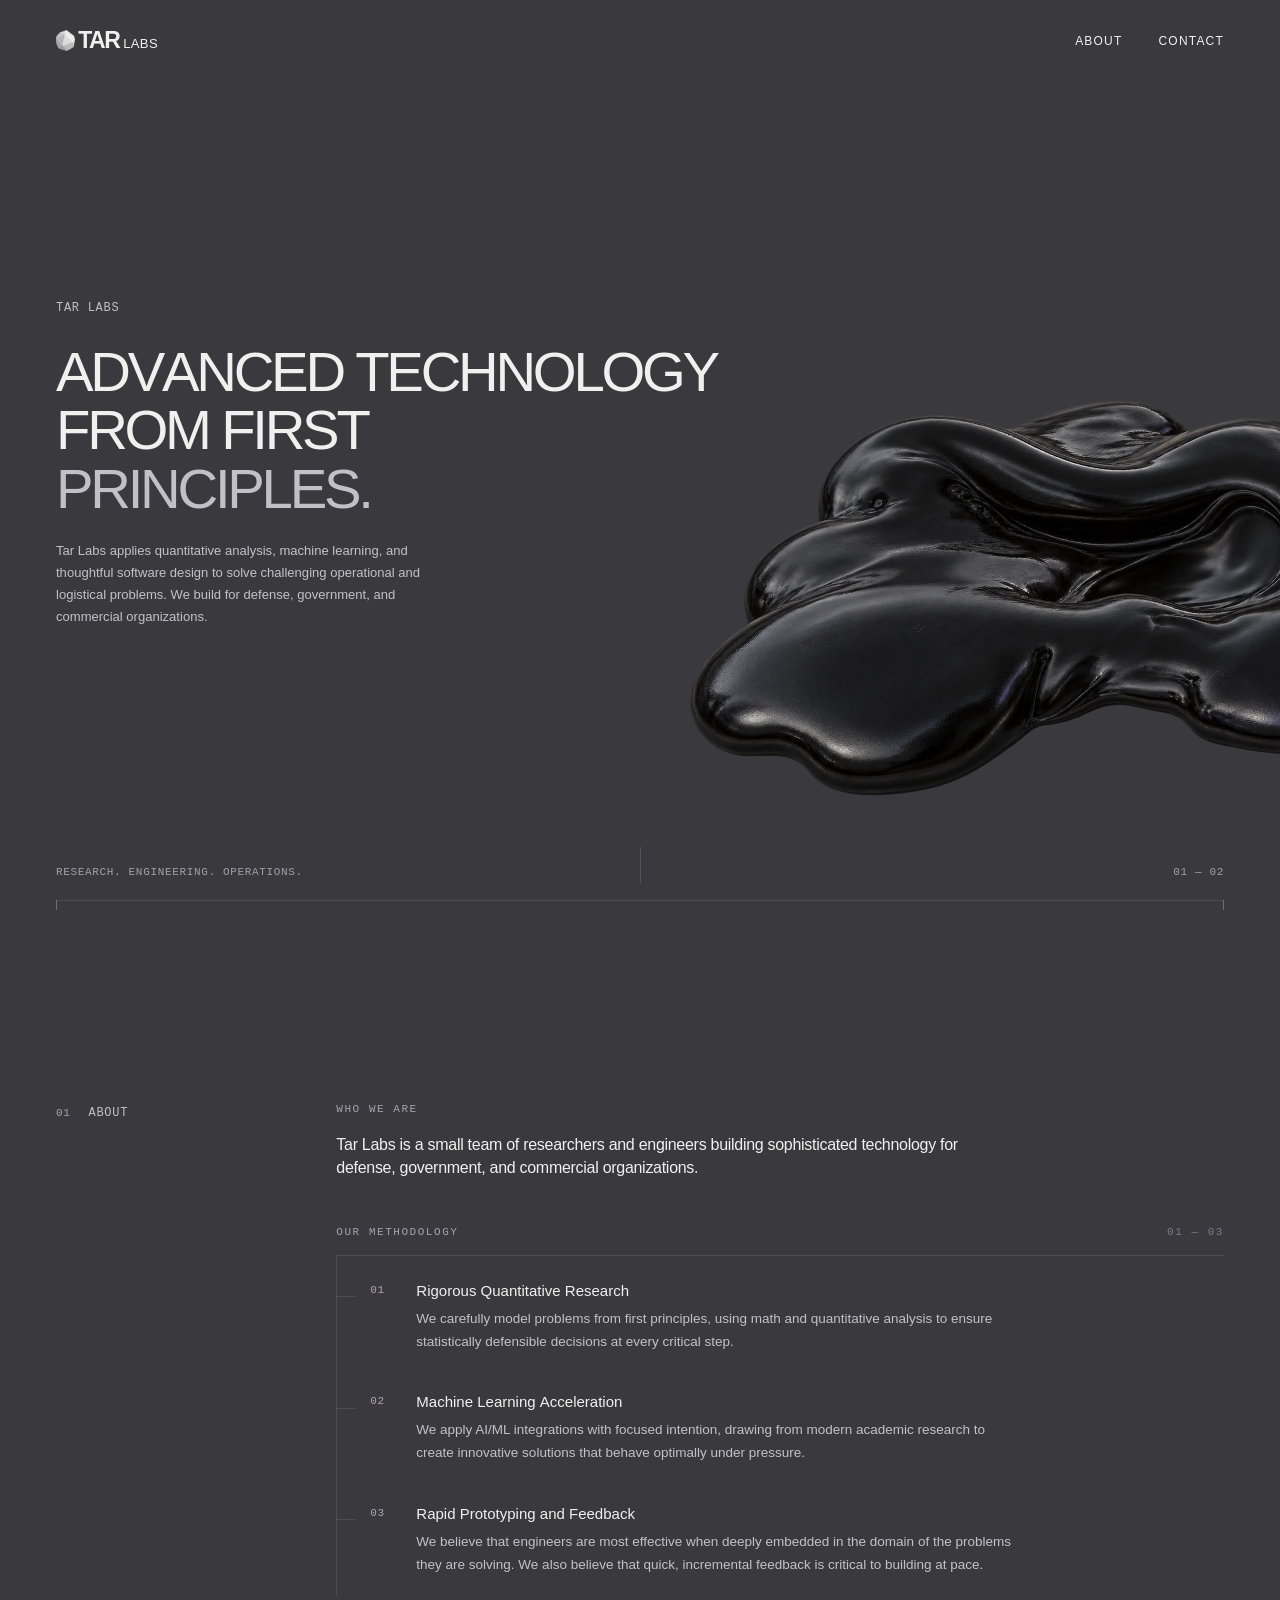
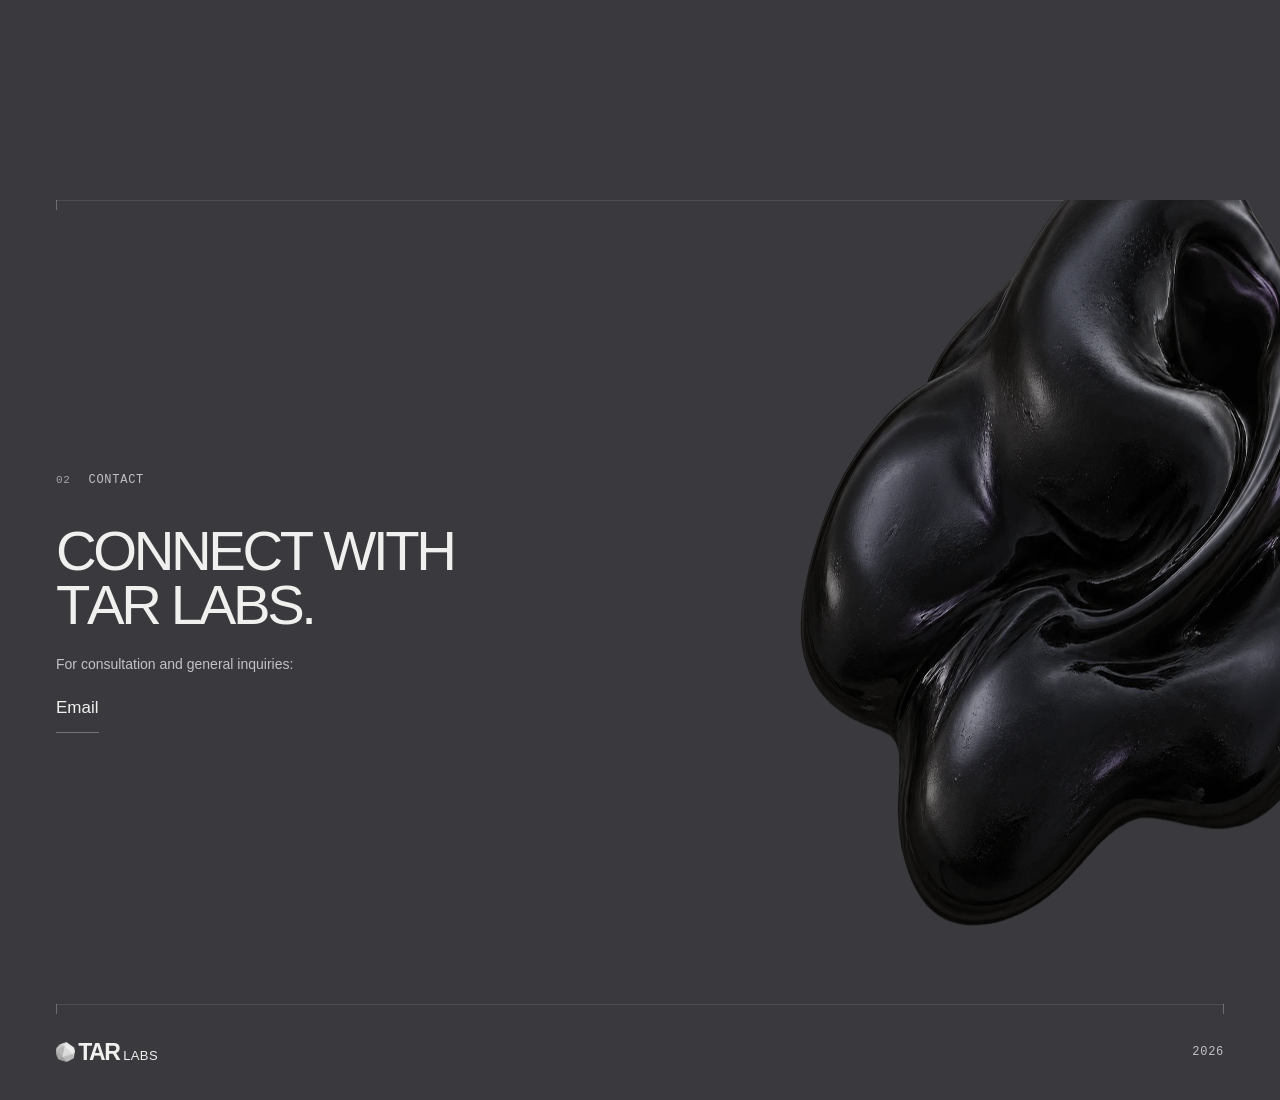
==== index.html @ 3e1fe04d "Use the tar ball render as the mark and favicon The faceted ball now sits left of the wordmark in bo" ====
<!doctype html>
<html lang="en">
<head>
  <meta charset="UTF-8"><meta name="viewport" content="width=device-width, initial-scale=1">
  <meta name="theme-color" content="#3a3a3e">
  <title>Tar Labs — Advanced Technology from First Principles</title>
  <meta name="description" content="Tar Labs is a US-based team of researchers and software engineers building advanced technology for defense, government, and commercial organizations.">
  <link rel="icon" type="image/png" sizes="32x32" href="favicon-32.png">
  <link rel="apple-touch-icon" href="apple-touch-icon.png">
  <link rel="stylesheet" href="style.css">
  <script>document.documentElement.classList.add('js')</script>
</head>
<body>
  <a class="skip-link" href="#main">Skip to content</a>
  <header class="nav wrap">
    <a class="wordmark" href="#top" aria-label="TAR Labs home"><img class="mark" src="assets/tar-mark.webp" alt="" width="113" height="120">TAR<span>LABS</span></a>
    <nav aria-label="Main navigation"><!-- Product navigation temporarily hidden: <a href="#product">PRODUCT</a> --><a href="#about">ABOUT</a><a href="#contact">CONTACT</a></nav>
  </header>
  <main id="main">
    <section class="hero" id="top" aria-labelledby="hero-title">
      <div class="hero-art" aria-hidden="true"><img src="assets/tar-hero-satin.webp" alt="" width="1536" height="1024" fetchpriority="high"></div>
      <div class="hero-content wrap">
        <p class="eyebrow">TAR LABS</p>
        <h1 id="hero-title">ADVANCED TECHNOLOGY<br>FROM FIRST<br><span class="muted-heading">PRINCIPLES.</span></h1>
        <p class="hero-copy" data-reveal>Tar Labs applies quantitative analysis, machine learning, and thoughtful software design to solve challenging operational and logistical problems. We build for defense, government, and commercial organizations.</p>
      </div>
      <div class="hero-foot wrap" aria-hidden="true"><span>RESEARCH. ENGINEERING. OPERATIONS.</span><span class="down-line"></span><span>01 — 02</span></div>
    </section>
    <!-- Product section temporarily hidden; retained for future use.
    <section class="product section" id="product" aria-labelledby="product-title">
      <div class="wrap product-heading"><div class="section-label"><span class="index">02</span><p class="eyebrow">PRODUCT / 001</p></div><div class="section-body"><h2 id="product-title">[PRODUCT NAME]</h2><div class="product-copy"><p class="lead">An intelligence analysis platform designed to connect fragmented information, explore relationships, and develop evidence-based assessments.</p><p class="secondary">[PRODUCT NAME] brings sources and analytical workflows into one workspace. It is designed to help analysts trace findings to evidence, examine competing hypotheses, and communicate what is known—and what remains uncertain.</p></div></div></div>
      <div class="product-gallery wrap">
        <figure class="image-frame primary-frame"><div class="frame-top"><span>PRODUCT INTERFACE</span><span>001</span></div><div class="frame-center"><span class="frame-cross" aria-hidden="true"></span><span>IMAGE PLACEHOLDER</span></div><figcaption>ANALYST WORKSPACE <span>16:9</span></figcaption></figure>
        <div class="detail-grid"><figure class="image-frame"><div class="frame-top"><span>PRODUCT DETAIL</span><span>002</span></div><div class="frame-center"><span class="frame-cross" aria-hidden="true"></span><span>IMAGE PLACEHOLDER</span></div><figcaption>SOURCE EXPLORATION <span>01</span></figcaption></figure><figure class="image-frame"><div class="frame-top"><span>PRODUCT DETAIL</span><span>003</span></div><div class="frame-center"><span class="frame-cross" aria-hidden="true"></span><span>IMAGE PLACEHOLDER</span></div><figcaption>ASSESSMENT VIEW <span>02</span></figcaption></figure></div>
        <img class="product-tar" src="assets/tar-product.webp" alt="" width="1536" height="1024" loading="lazy" aria-hidden="true">
      </div>
    </section>
    -->
    <section class="about section wrap" id="about" aria-labelledby="about-label">
      <div class="section-label" data-reveal><span class="index">01</span><p class="eyebrow" id="about-label">ABOUT</p></div>
      <div class="section-body">
        <div class="about-intro" data-reveal>
          <h2 class="micro-head">WHO WE ARE</h2>
          <p class="about-statement">Tar Labs is a small team of researchers and engineers building sophisticated technology for defense, government, and commercial organizations.</p>
        </div>
        <div class="method">
          <div class="method-head" data-reveal>
            <h2 class="micro-head">OUR METHODOLOGY</h2>
            <span class="micro-head dim">01 &mdash; 03</span>
          </div>
          <ol class="method-list">
            <li class="method-item" data-reveal>
              <span class="m-num">01</span>
              <div class="m-body">
                <h3>Rigorous Quantitative Research</h3>
                <p>We carefully model problems from first principles, using math and quantitative analysis to ensure statistically defensible decisions at every critical step.</p>
              </div>
            </li>
            <li class="method-item" data-reveal>
              <span class="m-num">02</span>
              <div class="m-body">
                <h3>Machine Learning Acceleration</h3>
                <p>We apply AI/ML integrations with focused intention, drawing from modern academic research to create innovative solutions that behave optimally under pressure.</p>
              </div>
            </li>
            <li class="method-item" data-reveal>
              <span class="m-num">03</span>
              <div class="m-body">
                <h3>Rapid Prototyping and Feedback</h3>
                <p>We believe that engineers are most effective when deeply embedded in the domain of the problems they are solving. We also believe that quick, incremental feedback is critical to building at pace.</p>
              </div>
            </li>
          </ol>
        </div>
      </div>
    </section>
    <section class="contact section" id="contact" aria-labelledby="contact-title"><div class="wrap"><div class="section-label" data-reveal><span class="index">02</span><p class="eyebrow">CONTACT</p></div><div class="contact-body" data-reveal><h2 id="contact-title">CONNECT WITH<br>TAR LABS.</h2><p>For consultation and general inquiries:</p><p class="contact-email"><a href="mailto:contact@tarlabs.co">Email</a></p></div></div><img class="contact-tar" src="assets/tar-footer-satin.webp" alt="" loading="lazy" width="1254" height="1254" aria-hidden="true"></section>
  </main>
  <footer class="wrap"><a class="wordmark" href="#top" aria-label="TAR Labs home"><img class="mark" src="assets/tar-mark.webp" alt="" width="113" height="120">TAR<span>LABS</span></a><span class="eyebrow">2026</span></footer>
  <script src="script.js" defer></script>
</body>
</html>
---- style.css ----
:root{color-scheme:dark;--bg:#3a3a3e;--surface:#343438;--elevated:#424247;--text:#f0f0ee;--secondary:#c1c1c7;--accent:#776783;--line:rgba(255,255,255,.1)}
*{box-sizing:border-box}html{scroll-behavior:smooth;scroll-padding-top:40px}body{margin:0;background:var(--bg);color:var(--text);font-family:Arial,Helvetica,sans-serif;-webkit-font-smoothing:antialiased}::selection{background:#77678380;color:#fff}a{color:inherit;text-decoration:none}a:focus-visible{outline:2px solid var(--accent);outline-offset:8px}img{display:block;max-width:100%}p,h1,h2,figure{margin:0}p{line-height:1.65}h1,h2{font-weight:400}.wrap{width:calc(100% - 112px);max-width:1600px;margin-inline:auto}.nav{position:absolute;top:0;left:0;right:0;height:108px;display:flex;align-items:center;justify-content:space-between;z-index:5}.wordmark{display:inline-flex;align-items:baseline;font-size:27px;letter-spacing:-1.8px;font-weight:800;gap:7px}.wordmark span{font-weight:400;font-size:15px;letter-spacing:.4px}nav{display:flex;gap:36px}nav a{font-size:12px;letter-spacing:.1em;padding:15px 0;transition:color .25s}nav a:hover{color:#b5a7c0}.eyebrow,.index,.hero-foot,.frame-top,.frame-center,figcaption{font-family:'SFMono-Regular',Consolas,'Liberation Mono',monospace;font-size:12px;font-weight:400;letter-spacing:.06em}.eyebrow{color:#c0c0c5}.slash{padding:0 11px;color:#646469}.hero{min-height:900px;height:100svh;max-height:1200px;position:relative;overflow:hidden;display:flex;align-items:center}.hero-content{position:relative;z-index:2;padding:145px 0 130px}.hero h1{font-size:clamp(54px,6.35vw,112px);letter-spacing:-.058em;line-height:.99;margin-top:40px;max-width:1050px}.muted-heading{color:#c0c0c6}.hero-copy{max-width:470px;font-size:16px;line-height:1.7;color:var(--secondary);margin-top:34px}.hero-art{position:absolute;width:61%;right:-13%;top:15%;height:85%;pointer-events:none;z-index:1}.hero-art img{height:100%;width:100%;object-fit:contain;transform:rotate(-12deg);filter:brightness(.83)}.hero:after{content:'';position:absolute;inset:0;background:linear-gradient(90deg,#3a3a3e 2%,transparent 65%);pointer-events:none}.hero-foot{position:absolute;bottom:30px;left:0;right:0;z-index:2;display:flex;align-items:center;justify-content:space-between;color:#a0a0a7;font-size:11px}.down-line{height:36px;width:1px;background:#55515b;position:absolute;left:50%;bottom:-5px}.section{border-top:1px solid var(--line);padding-top:115px;padding-bottom:125px}.section.wrap,.product-heading{display:grid;grid-template-columns:24% 76%}.section-label{display:flex;gap:18px;align-items:baseline}.index{font-size:11px;color:#a5a2ad}.section-body h2{font-size:clamp(36px,4.5vw,72px);line-height:1.06;letter-spacing:-.052em}.soft{color:var(--secondary)}.philosophy-copy{margin-top:56px;display:grid;grid-template-columns:1fr 1fr;gap:70px}.lead{font-size:20px;line-height:1.5;letter-spacing:-.015em}.secondary{font-size:16px;color:var(--secondary);line-height:1.75}.secondary p+p{margin-top:22px}.product{background:var(--surface);overflow:hidden}.product-heading h2{font-size:clamp(36px,4.7vw,76px)}.product-copy{display:grid;grid-template-columns:1fr 1fr;gap:70px;margin-top:32px}.product-gallery{margin-top:72px;position:relative}.image-frame{background:linear-gradient(145deg,#2b2b2f,#252528 70%);border:1px solid var(--line);aspect-ratio:16/10;position:relative;padding:24px;display:flex;flex-direction:column;justify-content:space-between}.primary-frame{aspect-ratio:16/8;min-height:300px}.frame-top,figcaption{display:flex;justify-content:space-between;color:#aaaab1;font-size:11px;letter-spacing:.08em}.frame-center{display:flex;flex-direction:column;align-items:center;gap:18px;color:#a5a1ac;font-size:11px;letter-spacing:.12em}.frame-cross{width:21px;height:21px;position:relative}.frame-cross:before,.frame-cross:after{content:'';position:absolute;background:#625c69}.frame-cross:before{width:21px;height:1px;top:10px}.frame-cross:after{height:21px;width:1px;left:10px}.detail-grid{display:grid;grid-template-columns:1fr 1fr;gap:20px;margin-top:20px}.product-tar{position:absolute;right:-130px;bottom:-160px;width:320px;pointer-events:none;filter:brightness(.65);transform:rotate(-25deg)}.about{padding-top:130px;padding-bottom:130px}.about h2{font-size:clamp(32px,3.3vw,54px)}.about-copy{max-width:530px;margin-top:43px}.about-copy .secondary{margin-top:24px}.contact{position:relative;overflow:hidden;padding-bottom:130px}.contact>.wrap{position:relative;z-index:1}.contact-body{margin-top:64px}.contact h2{font-size:clamp(70px,9vw,144px);letter-spacing:-.06em;line-height:.95}.contact-body>p{font-size:16px;color:var(--secondary);margin-top:35px}.contact-body .contact-email{font-size:22px;color:var(--text);margin-top:18px;display:inline-block;padding-bottom:10px;border-bottom:1px solid #77707d}.contact-tar{position:absolute;right:-9%;bottom:-10%;width:48%;max-width:730px;pointer-events:none;filter:brightness(.6);transform:rotate(15deg)}footer{border-top:1px solid var(--line);height:120px;display:flex;align-items:center;justify-content:space-between}footer .eyebrow{color:var(--secondary)}.skip-link{position:fixed;left:20px;top:-80px;z-index:10;padding:12px 20px;background:var(--text);color:var(--bg)}.skip-link:focus{top:20px}.hero-content{animation:enter 1s ease-out both}@keyframes enter{from{opacity:0;transform:translateY(12px)}to{opacity:1;transform:none}}
@media(min-width:1600px){.hero-art{right:-5%;width:55%}}
@media(max-width:1000px){.wrap{width:calc(100% - 64px)}.hero{min-height:830px}.hero h1{font-size:7.5vw}.hero-art{width:70%;right:-24%;top:23%;height:72%;opacity:.8}.hero-copy{max-width:420px}.section.wrap,.product-heading{grid-template-columns:1fr}.section-label{margin-bottom:44px}.philosophy-copy,.product-copy{gap:40px}.section{padding-top:80px;padding-bottom:85px}.product-tar{width:240px;right:-90px;bottom:-135px}.about h2{font-size:4.9vw}.contact-body{margin-top:0}}
@media(max-width:600px){.wrap{width:calc(100% - 40px)}.nav{height:84px}.wordmark{font-size:25px;gap:5px}.wordmark span{font-size:12px}nav{gap:18px}nav a{font-size:10px;letter-spacing:.04em}.hero{min-height:880px;height:100svh;max-height:1050px;align-items:flex-start}.hero-content{padding-top:153px;padding-bottom:0}.hero h1{font-size:clamp(28px,8.5vw,52px);margin-top:30px;line-height:1.04;letter-spacing:-.055em}.hero-copy{font-size:15px;max-width:330px;margin-top:28px}.hero-art{top:auto;bottom:-75px;right:-23%;height:430px;width:100%;opacity:.75}.hero:after{background:linear-gradient(180deg,#3a3a3e 10%,transparent 85%)}.hero-foot{bottom:22px;font-size:9px}.hero-foot .down-line{display:none}.section{padding-block:68px}.section-label{margin-bottom:32px}.section-body h2{font-size:10vw}.philosophy-copy,.product-copy{grid-template-columns:1fr;gap:24px;margin-top:34px}.lead{font-size:19px}.secondary{font-size:16px}.product-heading h2{font-size:9vw}.product-gallery{margin-top:40px}.image-frame{padding:16px;min-height:235px}.primary-frame{min-height:260px}.detail-grid{grid-template-columns:1fr;gap:14px;margin-top:14px}.frame-top,figcaption{font-size:10px}.frame-center{font-size:10px}.product-tar{width:165px;right:-70px;bottom:-98px}.about h2{font-size:8.2vw}.about-copy{margin-top:30px}.contact{min-height:540px}.contact h2{font-size:18vw}.contact-body>p{font-size:15px;max-width:255px}.contact-tar{width:62%;right:-22%;bottom:-12%;opacity:.65}.contact-body .contact-email{font-size:19px}footer{height:95px}footer .eyebrow{font-size:10px}}
@media(prefers-reduced-motion:reduce){html{scroll-behavior:auto}*,*:before,*:after{animation:none!important;transition:none!important}.hero-art img{will-change:auto}}

/* The splotches spread across the lower edge instead of rising like sculptures. */
.hero-art{width:67%;right:-18%;top:30%;height:70%}.hero-art img{filter:brightness(.92)}.contact-tar{width:46%;right:-9%;bottom:-16%;filter:brightness(.85)}
@media(min-width:1600px){.hero-art{width:62%;right:-15%}}
@media(max-width:1000px){.hero-art{width:76%;right:-25%;top:37%;height:63%}}
@media(max-width:600px){.hero-art{width:115%;right:-27%;top:auto;bottom:-28px;height:360px;opacity:1}.contact-tar{width:65%;right:-23%;bottom:-15%;opacity:.85}}

/* About: two stacked blocks, each a heading over a short paragraph. */
.about .micro-head{margin:0;font-family:'SFMono-Regular',Consolas,'Liberation Mono',monospace;font-size:11px;font-weight:400;letter-spacing:.14em;color:#a5a2ad}
.about .micro-head.dim{color:#7d7a85}
.about-statement{margin-top:18px;font-size:clamp(16px,1.25vw,20px);line-height:1.45;letter-spacing:-.018em;max-width:660px}
.method{margin-top:clamp(36px,5.2vh,56px)}
.method-head{display:flex;justify-content:space-between;align-items:baseline;padding-bottom:16px;border-bottom:1px solid var(--line)}
.method-list{list-style:none;margin:0;padding:6px 0 0 34px;position:relative}
.method-list:before{content:'';position:absolute;left:0;top:0;bottom:0;width:1px;background:var(--line)}
.method-item{position:relative;display:grid;grid-template-columns:22px minmax(0,1fr);gap:0 24px;padding:clamp(14px,2.2vh,22px) 0}
.method-item:before{content:'';position:absolute;left:-34px;top:34px;width:20px;height:1px;background:var(--line)}
.m-num{font-family:'SFMono-Regular',Consolas,'Liberation Mono',monospace;font-size:11px;letter-spacing:.06em;color:#b0a3bb;line-height:1;padding-top:3px;transition:color .25s}
.method-item:hover .m-num{color:#d8ccE2}
.m-body h3{margin:0;font-size:15px;font-weight:400;color:var(--text)}
.m-body p{margin-top:9px;font-size:13.5px;line-height:1.7;color:var(--secondary);max-width:600px}

/* Scale pass: smaller type throughout, and a hero that fits any viewport.
   The hero sizes against viewport height as well as width, so the headline
   and blurb stay whole on short windows instead of being cropped. */
.nav{height:clamp(72px,9vh,104px)}
.wordmark{font-size:23px;letter-spacing:-1.5px}
.wordmark span{font-size:13px}
.hero{min-height:400px;max-height:none}
.hero-content{padding:clamp(78px,12.5vh,130px) 0 clamp(56px,9.5vh,100px)}
.hero h1{font-size:clamp(26px,min(4.4vw,7.4vh),68px);line-height:1.04;margin-top:clamp(14px,2.6vh,28px)}
.hero-copy{font-size:clamp(13px,1.45vh,15px);line-height:1.68;margin-top:clamp(14px,2.4vh,26px);max-width:400px}
.hero-foot{bottom:clamp(14px,2.4vh,28px)}
.section{padding-top:92px;padding-bottom:100px}
.about{padding-top:96px;padding-bottom:104px}
.contact{padding-bottom:104px}
.contact h2{font-size:clamp(34px,4.4vw,68px)}
.contact-body{margin-top:34px}
.contact-body>p{font-size:14px;margin-top:22px}
.contact-body .contact-email{font-size:17px}
footer{height:96px}
@media(max-width:1000px){.method{margin-top:56px}.method-list{padding-left:28px}.method-item{gap:0 22px;padding:24px 0}.method-item:before{left:-28px;top:32px;width:16px}.section{padding-top:70px;padding-bottom:76px}.about{padding-top:74px;padding-bottom:80px}.contact{padding-bottom:80px}}
@media(max-width:600px){.hero h1{font-size:clamp(21px,6.7vw,34px)}.hero-copy{max-width:340px}.section{padding-top:56px;padding-bottom:60px}.about{padding-top:58px;padding-bottom:62px}.contact{padding-bottom:70px}.about-statement{font-size:16px;margin-top:14px}.method{margin-top:42px}.method-list{padding-left:22px}.method-item{grid-template-columns:19px minmax(0,1fr);gap:0 15px;padding:20px 0}.method-item:before{left:-22px;top:31px;width:12px}.m-body h3{font-size:14px}.m-body p{font-size:13px;margin-top:8px}.contact h2{font-size:11vw}.contact-body{margin-top:0}footer{height:80px}}

/* Page-break rules: a faint hairline terminated by crisp end ticks, so each
   divider reads as a measured span rather than an open line. All rules are
   inset to the content column, including Contact, which used to bleed full width. */
:root{--tick:rgba(255,255,255,.26)}
.section,footer{border-top:0;position:relative}
.section:before,footer:before{content:'';position:absolute;top:0;left:0;right:0;height:10px;pointer-events:none;background:linear-gradient(var(--tick),var(--tick)) 0 0/1px 10px no-repeat,linear-gradient(var(--tick),var(--tick)) 100% 0/1px 10px no-repeat,linear-gradient(var(--line),var(--line)) 0 0/100% 1px no-repeat}
.contact:before{left:max(56px,calc((100% - 1600px)/2));right:max(56px,calc((100% - 1600px)/2))}
@media(max-width:1000px){.contact:before{left:32px;right:32px}}
@media(max-width:600px){.contact:before{left:20px;right:20px}.section:before,footer:before{height:8px;background-size:1px 8px,1px 8px,100% 1px}}

/* Motion: content fades up as it enters, the page-break rules wipe in from the
   left, and the methodology spine draws downward. Everything is gated on the
   `js` class so the page renders fully if the script never runs, and the whole
   system is bypassed for visitors who ask for reduced motion. */
:root{--ease:cubic-bezier(.22,.61,.36,1)}
html.js [data-reveal]{opacity:0;transform:translateY(14px);transition:opacity .7s var(--ease) var(--d,0ms),transform .7s var(--ease) var(--d,0ms)}
html.js [data-reveal].in{opacity:1;transform:none}
html.js .section:before,html.js footer:before{clip-path:inset(0 100% 0 0);transition:clip-path .9s var(--ease)}
html.js .section.in:before,html.js footer.in:before{clip-path:inset(0 0 0 0)}
html.js .method-list:before{transform:scaleY(0);transform-origin:50% 0;transition:transform .85s var(--ease) .12s}
html.js .method-list.in:before{transform:none}
.about-intro{--d:70ms}
.method-item:nth-child(2){--d:90ms}
.method-item:nth-child(3){--d:180ms}
@media(prefers-reduced-motion:no-preference){html{scroll-snap-type:y proximity}.hero,.about,.contact{scroll-snap-align:start}}

/* One screen per section. About and Contact each fill the viewport and centre
   their content, so the page reads as three deliberate panels rather than a
   continuous scroll. Contact reserves the footer's height so the two together
   make a single screen. Snapping firms up to mandatory only when the viewport
   is tall enough to hold a whole panel. */
:root{--footer-h:96px}
.about{min-height:100svh;align-content:center;padding-top:clamp(64px,9vh,104px);padding-bottom:clamp(64px,9vh,104px)}
.contact{min-height:calc(100svh - var(--footer-h));display:flex;align-items:center;padding-top:clamp(64px,9vh,104px);padding-bottom:clamp(64px,9vh,104px)}
.contact>.wrap{width:calc(100% - 112px)}
@media(max-width:1000px){.contact>.wrap{width:calc(100% - 64px)}}
@media(max-width:600px){:root{--footer-h:80px}.contact>.wrap{width:calc(100% - 40px)}.about,.contact{padding-top:56px;padding-bottom:56px}}
footer{scroll-snap-align:end}
@media(prefers-reduced-motion:no-preference) and (min-height:760px){html{scroll-snap-type:y proximity}}

/* Short windows (laptops in split screen, phones in landscape): tighten the
   About panel so its content still fits one screen instead of spilling. */
@media(max-height:720px){
  .about{padding-top:44px;padding-bottom:44px}
  .about-statement{font-size:17px;margin-top:14px}
  .method{margin-top:26px}
  .method-item{padding:12px 0}
  .m-body p{margin-top:7px}
  .contact-body{margin-top:22px}
}

/* Techy entrance: monospace labels type in behind a block caret, display type
   resolves character by character. The hero block no longer fades as a whole,
   so the per-character work is what the eye actually sees. */
html.js .hero-content{animation:none}
html.js .ch{display:inline-block;opacity:0;transform:translateY(.16em);filter:blur(3px);transition:opacity .26s linear var(--d,0ms),transform .3s var(--ease) var(--d,0ms),filter .26s linear var(--d,0ms)}
html.js .ch.on{opacity:1;transform:none;filter:blur(0)}
html.js .typing::after{content:'';display:inline-block;width:.46em;height:.92em;margin-left:.1em;background:currentColor;vertical-align:-.12em;animation:caret .5s steps(1,end) infinite}
@keyframes caret{0%,49%{opacity:1}50%,100%{opacity:0}}
@media(prefers-reduced-motion:reduce){html.js .ch{opacity:1;transform:none;filter:none}html.js .typing::after{display:none}}

/* Wordmark lockup: the faceted ball sits left of TAR, sized and spaced from the
   reference artwork. The ball is 1.221x the cap height of TAR with a gap of
   0.199 cap heights, centred on the letterforms. Arial's cap height is .716em,
   so those become .874em and .143em, and the lockup scales with the font size
   at every breakpoint. */
.wordmark{gap:0}
.wordmark .mark{flex:none;align-self:center;height:.874em;width:auto;margin-right:.143em;filter:brightness(.94)}
.wordmark span{margin-left:.3em}
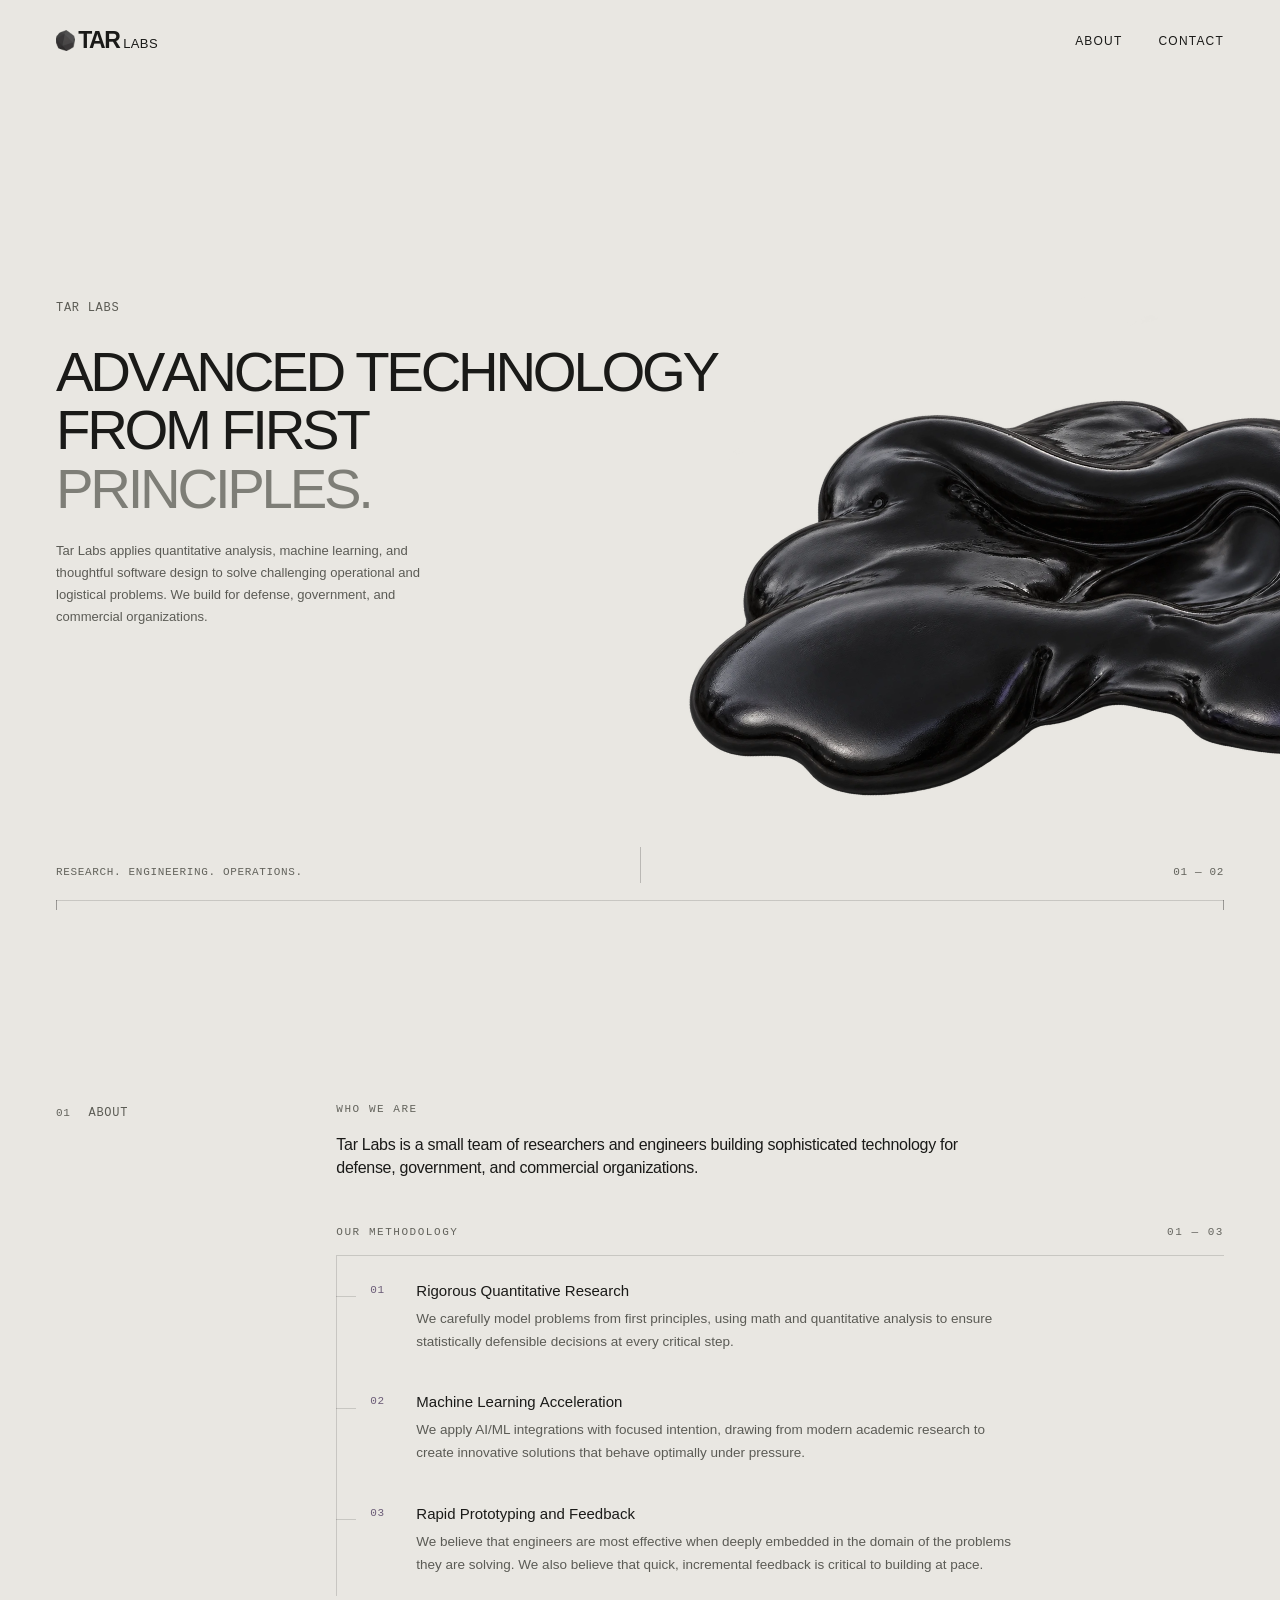
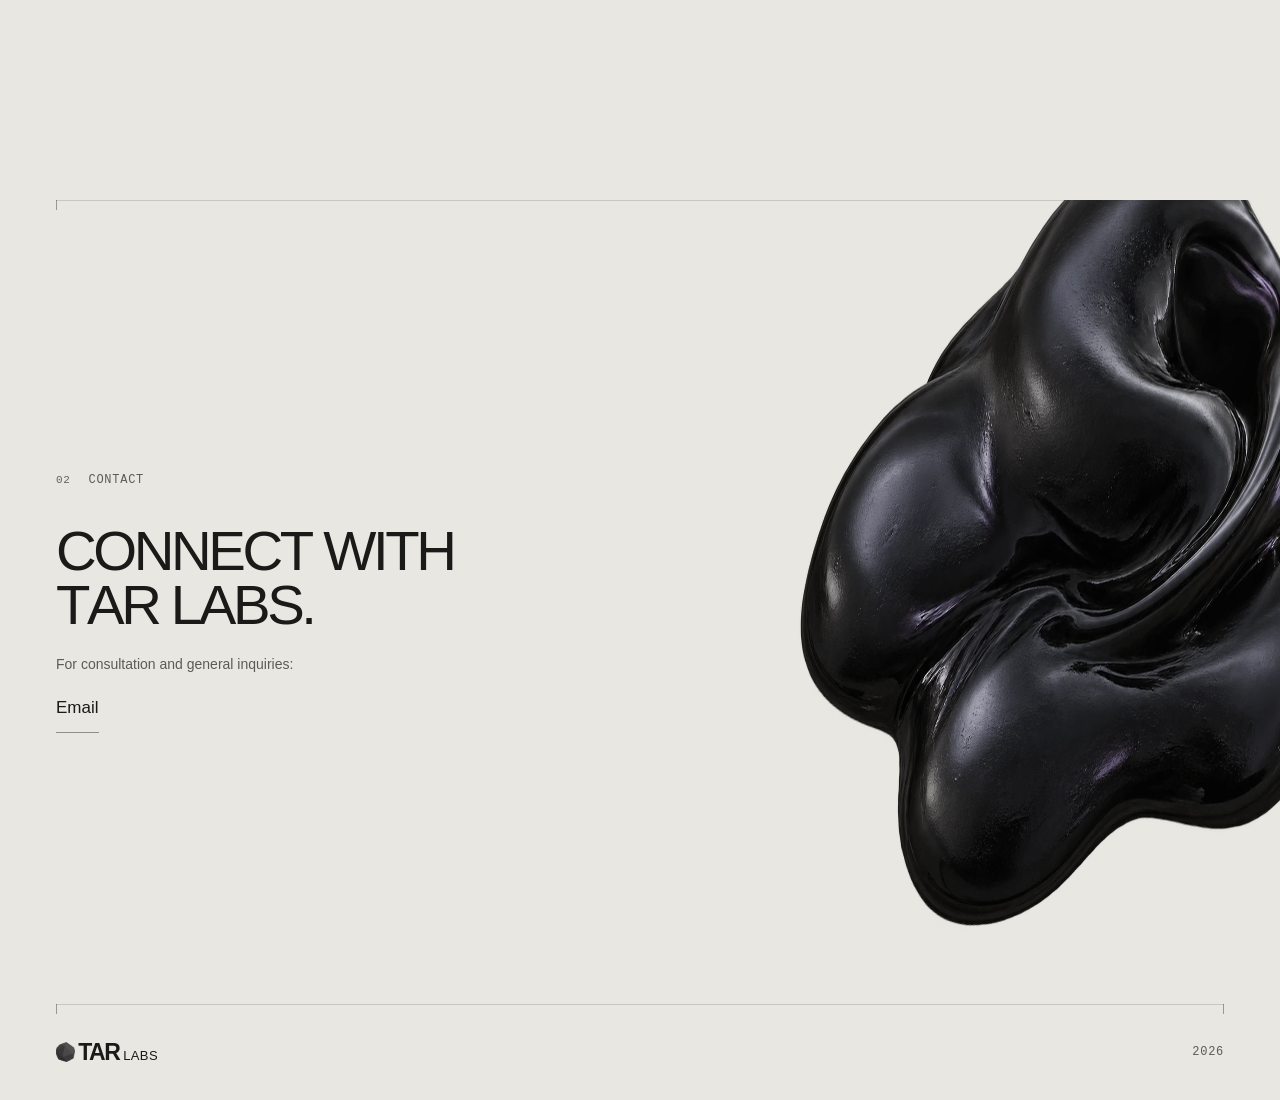
==== commit dd0dd8a1: "Switch to a light palette and the dark tar ball The black ball only reads on a light ground, so the " ====
--- a/index.html
+++ b/index.html
@@ -2,9 +2,10 @@
 <html lang="en">
 <head>
   <meta charset="UTF-8"><meta name="viewport" content="width=device-width, initial-scale=1">
-  <meta name="theme-color" content="#3a3a3e">
+  <meta name="theme-color" content="#e9e7e2">
   <title>Tar Labs — Advanced Technology from First Principles</title>
   <meta name="description" content="Tar Labs is a US-based team of researchers and software engineers building advanced technology for defense, government, and commercial organizations.">
+  <link rel="icon" type="image/svg+xml" href="favicon.svg">
   <link rel="icon" type="image/png" sizes="32x32" href="favicon-32.png">
   <link rel="apple-touch-icon" href="apple-touch-icon.png">
   <link rel="stylesheet" href="style.css">
@@ -13,7 +14,7 @@
 <body>
   <a class="skip-link" href="#main">Skip to content</a>
   <header class="nav wrap">
-    <a class="wordmark" href="#top" aria-label="TAR Labs home"><img class="mark" src="assets/tar-mark.webp" alt="" width="113" height="120">TAR<span>LABS</span></a>
+    <a class="wordmark" href="#top" aria-label="TAR Labs home"><img class="mark" src="assets/tar-mark-dark.webp" alt="" width="113" height="120">TAR<span>LABS</span></a>
     <nav aria-label="Main navigation"><!-- Product navigation temporarily hidden: <a href="#product">PRODUCT</a> --><a href="#about">ABOUT</a><a href="#contact">CONTACT</a></nav>
   </header>
   <main id="main">
@@ -76,7 +77,7 @@
     </section>
     <section class="contact section" id="contact" aria-labelledby="contact-title"><div class="wrap"><div class="section-label" data-reveal><span class="index">02</span><p class="eyebrow">CONTACT</p></div><div class="contact-body" data-reveal><h2 id="contact-title">CONNECT WITH<br>TAR LABS.</h2><p>For consultation and general inquiries:</p><p class="contact-email"><a href="mailto:contact@tarlabs.co">Email</a></p></div></div><img class="contact-tar" src="assets/tar-footer-satin.webp" alt="" loading="lazy" width="1254" height="1254" aria-hidden="true"></section>
   </main>
-  <footer class="wrap"><a class="wordmark" href="#top" aria-label="TAR Labs home"><img class="mark" src="assets/tar-mark.webp" alt="" width="113" height="120">TAR<span>LABS</span></a><span class="eyebrow">2026</span></footer>
+  <footer class="wrap"><a class="wordmark" href="#top" aria-label="TAR Labs home"><img class="mark" src="assets/tar-mark-dark.webp" alt="" width="113" height="120">TAR<span>LABS</span></a><span class="eyebrow">2026</span></footer>
   <script src="script.js" defer></script>
 </body>
 </html>
--- a/style.css
+++ b/style.css
@@ -117,3 +117,42 @@
 .wordmark{gap:0}
 .wordmark .mark{flex:none;align-self:center;height:.874em;width:auto;margin-right:.143em;filter:brightness(.94)}
 .wordmark span{margin-left:.3em}
+
+/* ---------------------------------------------------------------------------
+   Light palette. Everything above is written against the dark scheme, so this
+   block redefines the tokens and the handful of colours that were hardcoded.
+   Revert by deleting this block and restoring the white header mark.
+   --------------------------------------------------------------------------- */
+:root{
+  color-scheme:light;
+  --bg:#e9e7e2;
+  --surface:#e2e0da;
+  --elevated:#d8d6d0;
+  --text:#1a1a18;
+  --secondary:#5b5b55;
+  --accent:#6b5c77;
+  --line:rgba(0,0,0,.14);
+  --tick:rgba(0,0,0,.34);
+}
+::selection{background:rgba(107,92,119,.24);color:var(--text)}
+.eyebrow{color:#5c5c55}
+.slash{color:#82827a}
+.index{color:#63635c}
+.muted-heading{color:#7e7e77}
+.soft{color:var(--secondary)}
+.hero-foot{color:#63635c}
+.down-line{background:rgba(0,0,0,.2)}
+nav a:hover{color:var(--accent)}
+.hero:after{background:linear-gradient(90deg,#e9e7e2 2%,transparent 65%)}
+@media(max-width:600px){.hero:after{background:linear-gradient(180deg,#e9e7e2 10%,transparent 85%)}}
+.about .micro-head{color:#63635c}
+.about .micro-head.dim{color:#666660}
+.m-num{color:var(--accent)}
+.method-item:hover .m-num{color:#453a4f}
+.contact-body .contact-email{border-bottom-color:rgba(0,0,0,.38)}
+/* The artwork renders are dark to begin with, so they read as solid forms on a
+   light ground and no longer need lifting. */
+.hero-art img{filter:none}
+.contact-tar{filter:none}
+/* The header mark is the dark ball now, at full strength. */
+.wordmark .mark{filter:none}
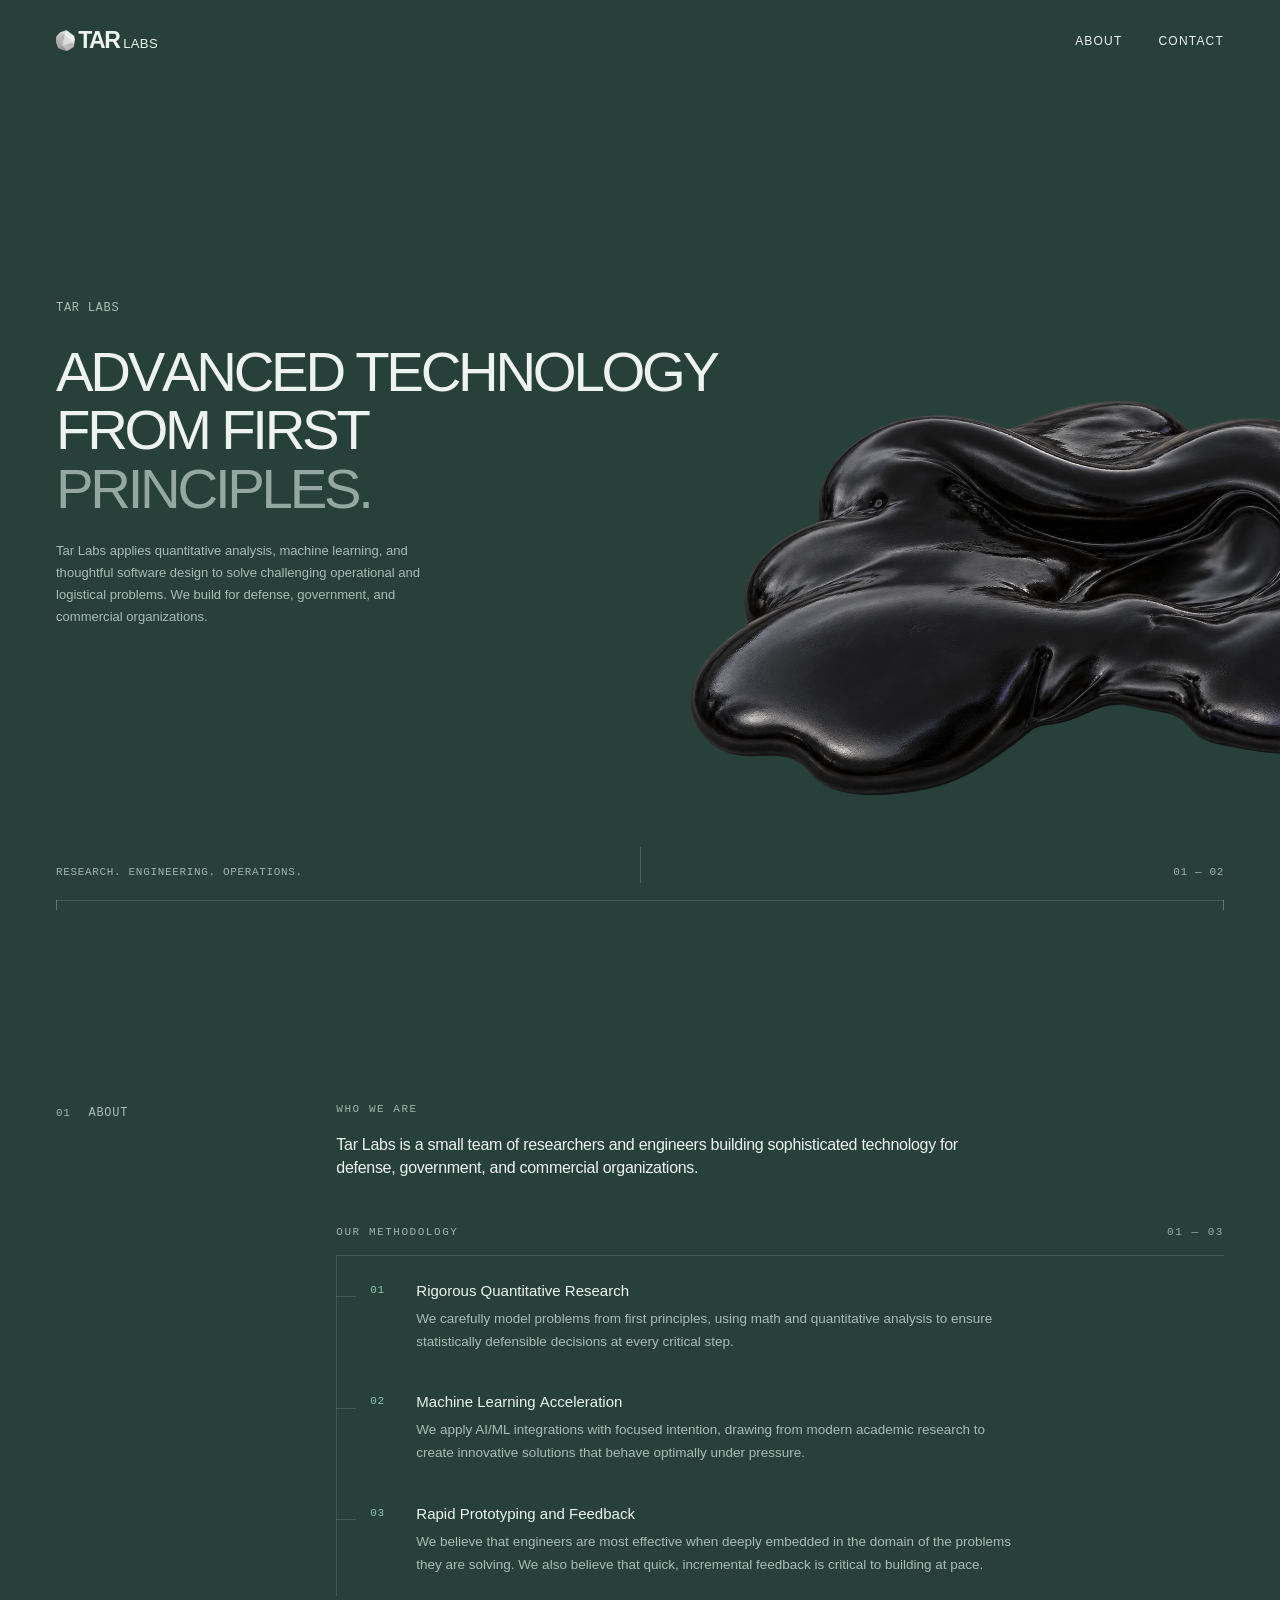
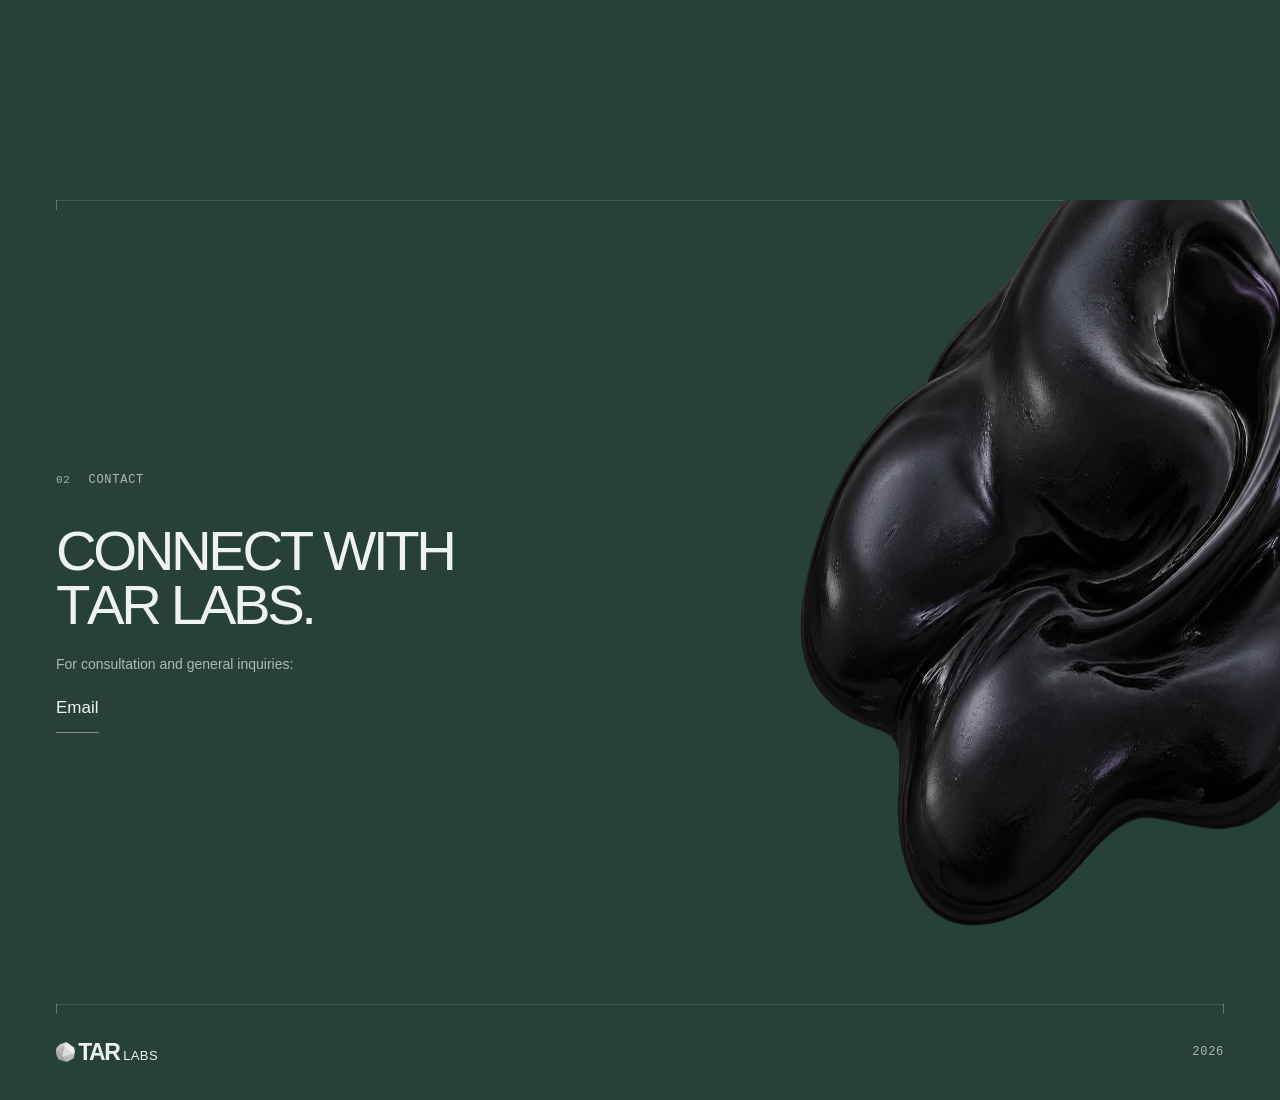
==== commit e8826e57: "Try a dark mint palette Background is #27413a, a deep desaturated mint, at the same luminance as the" ====
--- a/index.html
+++ b/index.html
@@ -2,7 +2,7 @@
 <html lang="en">
 <head>
   <meta charset="UTF-8"><meta name="viewport" content="width=device-width, initial-scale=1">
-  <meta name="theme-color" content="#e9e7e2">
+  <meta name="theme-color" content="#27413a">
   <title>Tar Labs — Advanced Technology from First Principles</title>
   <meta name="description" content="Tar Labs is a US-based team of researchers and software engineers building advanced technology for defense, government, and commercial organizations.">
   <link rel="icon" type="image/svg+xml" href="favicon.svg">
@@ -14,7 +14,7 @@
 <body>
   <a class="skip-link" href="#main">Skip to content</a>
   <header class="nav wrap">
-    <a class="wordmark" href="#top" aria-label="TAR Labs home"><img class="mark" src="assets/tar-mark-dark.webp" alt="" width="113" height="120">TAR<span>LABS</span></a>
+    <a class="wordmark" href="#top" aria-label="TAR Labs home"><img class="mark" src="assets/tar-mark.webp" alt="" width="113" height="120">TAR<span>LABS</span></a>
     <nav aria-label="Main navigation"><!-- Product navigation temporarily hidden: <a href="#product">PRODUCT</a> --><a href="#about">ABOUT</a><a href="#contact">CONTACT</a></nav>
   </header>
   <main id="main">
@@ -77,7 +77,7 @@
     </section>
     <section class="contact section" id="contact" aria-labelledby="contact-title"><div class="wrap"><div class="section-label" data-reveal><span class="index">02</span><p class="eyebrow">CONTACT</p></div><div class="contact-body" data-reveal><h2 id="contact-title">CONNECT WITH<br>TAR LABS.</h2><p>For consultation and general inquiries:</p><p class="contact-email"><a href="mailto:contact@tarlabs.co">Email</a></p></div></div><img class="contact-tar" src="assets/tar-footer-satin.webp" alt="" loading="lazy" width="1254" height="1254" aria-hidden="true"></section>
   </main>
-  <footer class="wrap"><a class="wordmark" href="#top" aria-label="TAR Labs home"><img class="mark" src="assets/tar-mark-dark.webp" alt="" width="113" height="120">TAR<span>LABS</span></a><span class="eyebrow">2026</span></footer>
+  <footer class="wrap"><a class="wordmark" href="#top" aria-label="TAR Labs home"><img class="mark" src="assets/tar-mark.webp" alt="" width="113" height="120">TAR<span>LABS</span></a><span class="eyebrow">2026</span></footer>
   <script src="script.js" defer></script>
 </body>
 </html>
--- a/style.css
+++ b/style.css
@@ -119,40 +119,40 @@
 .wordmark span{margin-left:.3em}
 
 /* ---------------------------------------------------------------------------
-   Light palette. Everything above is written against the dark scheme, so this
-   block redefines the tokens and the handful of colours that were hardcoded.
-   Revert by deleting this block and restoring the white header mark.
+   Dark mint palette. Everything above is written against the original dark
+   scheme, so this block only restates the tokens and the colours that were
+   hardcoded. Swapping schemes means replacing this block and the header mark.
    --------------------------------------------------------------------------- */
 :root{
-  color-scheme:light;
-  --bg:#e9e7e2;
-  --surface:#e2e0da;
-  --elevated:#d8d6d0;
-  --text:#1a1a18;
-  --secondary:#5b5b55;
-  --accent:#6b5c77;
-  --line:rgba(0,0,0,.14);
-  --tick:rgba(0,0,0,.34);
+  color-scheme:dark;
+  --bg:#27413a;
+  --surface:#223a33;
+  --elevated:#2d4a42;
+  --text:#eef3f0;
+  --secondary:#aabbb4;
+  --accent:#8fc3ae;
+  --line:rgba(255,255,255,.12);
+  --tick:rgba(255,255,255,.28);
 }
-::selection{background:rgba(107,92,119,.24);color:var(--text)}
-.eyebrow{color:#5c5c55}
-.slash{color:#82827a}
-.index{color:#63635c}
-.muted-heading{color:#7e7e77}
+::selection{background:rgba(143,195,174,.28);color:var(--text)}
+.eyebrow{color:#a9bdb5}
+.slash{color:#7d968c}
+.index{color:#9fb4ab}
+.muted-heading{color:#94a8a0}
 .soft{color:var(--secondary)}
-.hero-foot{color:#63635c}
-.down-line{background:rgba(0,0,0,.2)}
+.hero-foot{color:#9fb4ab}
+.down-line{background:rgba(255,255,255,.18)}
 nav a:hover{color:var(--accent)}
-.hero:after{background:linear-gradient(90deg,#e9e7e2 2%,transparent 65%)}
-@media(max-width:600px){.hero:after{background:linear-gradient(180deg,#e9e7e2 10%,transparent 85%)}}
-.about .micro-head{color:#63635c}
-.about .micro-head.dim{color:#666660}
+.hero:after{background:linear-gradient(90deg,#27413a 2%,transparent 65%)}
+@media(max-width:600px){.hero:after{background:linear-gradient(180deg,#27413a 10%,transparent 85%)}}
+.about .micro-head{color:#9fb4ab}
+.about .micro-head.dim{color:#96aca3}
 .m-num{color:var(--accent)}
-.method-item:hover .m-num{color:#453a4f}
-.contact-body .contact-email{border-bottom-color:rgba(0,0,0,.38)}
-/* The artwork renders are dark to begin with, so they read as solid forms on a
-   light ground and no longer need lifting. */
-.hero-art img{filter:none}
-.contact-tar{filter:none}
-/* The header mark is the dark ball now, at full strength. */
-.wordmark .mark{filter:none}
+.method-item:hover .m-num{color:#bde3d3}
+.contact-body .contact-email{border-bottom-color:rgba(255,255,255,.42)}
+/* The tar renders are near-black, so on a dark ground they read as silhouettes
+   and want a touch of lift, the way they did on the original scheme. */
+.hero-art img{filter:brightness(.98)}
+.contact-tar{filter:brightness(.92)}
+/* Back to the white ball: the dark one measures 1.3:1 against this background. */
+.wordmark .mark{filter:brightness(.94)}
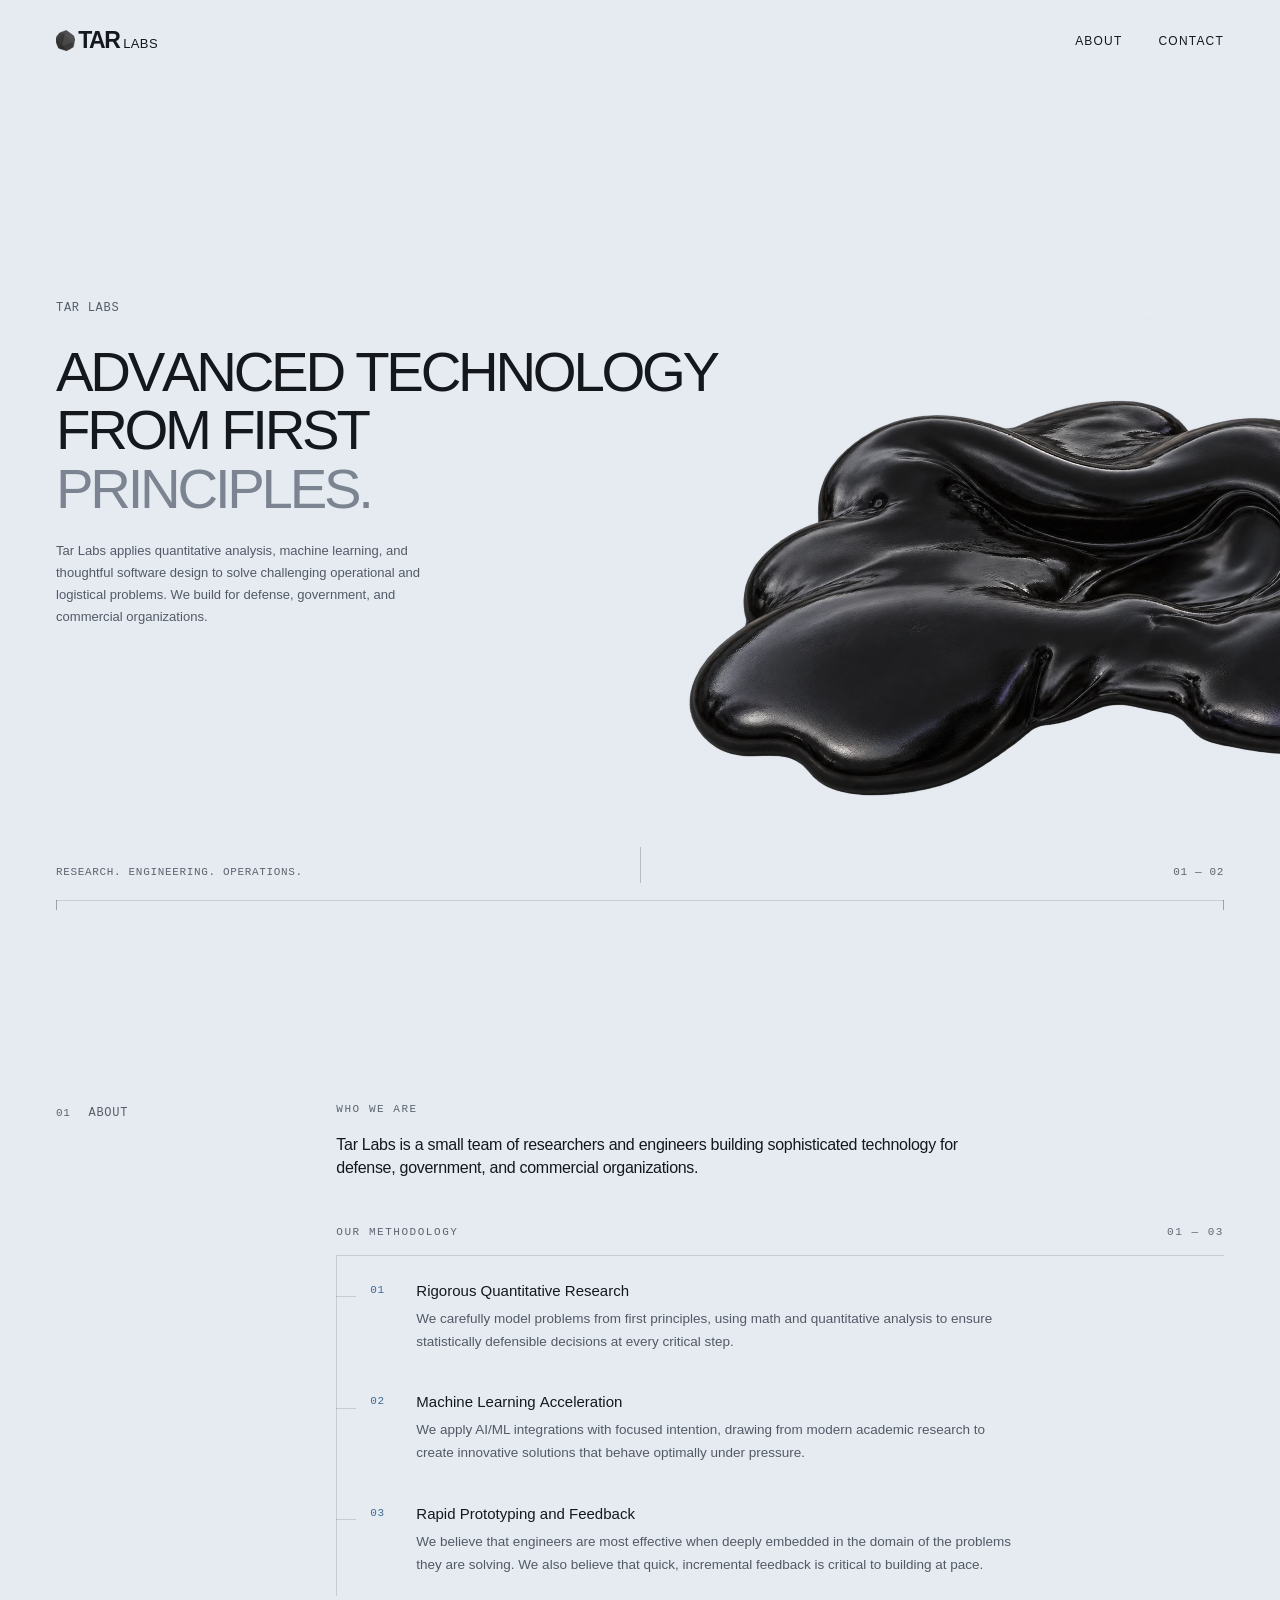
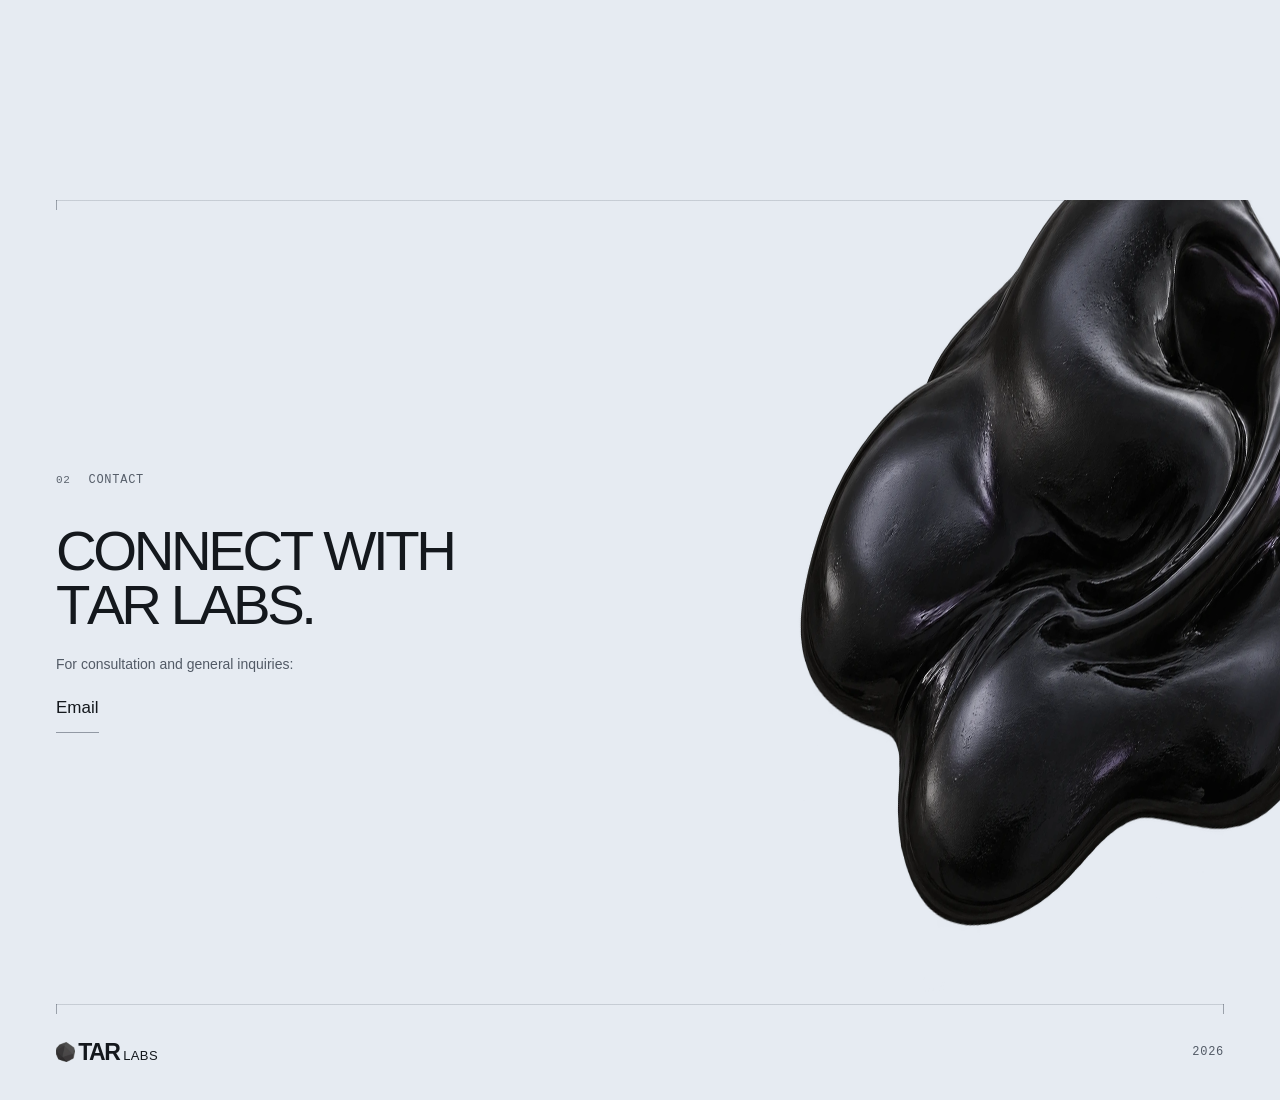
==== commit e55f5b8a: "Blue off-white palette, with the black tar ball Background is #e6ebf2, a cool blue-cast off-white. T" ====
--- a/index.html
+++ b/index.html
@@ -2,7 +2,7 @@
 <html lang="en">
 <head>
   <meta charset="UTF-8"><meta name="viewport" content="width=device-width, initial-scale=1">
-  <meta name="theme-color" content="#27413a">
+  <meta name="theme-color" content="#e6ebf2">
   <title>Tar Labs — Advanced Technology from First Principles</title>
   <meta name="description" content="Tar Labs is a US-based team of researchers and software engineers building advanced technology for defense, government, and commercial organizations.">
   <link rel="icon" type="image/svg+xml" href="favicon.svg">
@@ -14,7 +14,7 @@
 <body>
   <a class="skip-link" href="#main">Skip to content</a>
   <header class="nav wrap">
-    <a class="wordmark" href="#top" aria-label="TAR Labs home"><img class="mark" src="assets/tar-mark.webp" alt="" width="113" height="120">TAR<span>LABS</span></a>
+    <a class="wordmark" href="#top" aria-label="TAR Labs home"><img class="mark" src="assets/tar-mark-dark.webp" alt="" width="113" height="120">TAR<span>LABS</span></a>
     <nav aria-label="Main navigation"><!-- Product navigation temporarily hidden: <a href="#product">PRODUCT</a> --><a href="#about">ABOUT</a><a href="#contact">CONTACT</a></nav>
   </header>
   <main id="main">
@@ -77,7 +77,7 @@
     </section>
     <section class="contact section" id="contact" aria-labelledby="contact-title"><div class="wrap"><div class="section-label" data-reveal><span class="index">02</span><p class="eyebrow">CONTACT</p></div><div class="contact-body" data-reveal><h2 id="contact-title">CONNECT WITH<br>TAR LABS.</h2><p>For consultation and general inquiries:</p><p class="contact-email"><a href="mailto:contact@tarlabs.co">Email</a></p></div></div><img class="contact-tar" src="assets/tar-footer-satin.webp" alt="" loading="lazy" width="1254" height="1254" aria-hidden="true"></section>
   </main>
-  <footer class="wrap"><a class="wordmark" href="#top" aria-label="TAR Labs home"><img class="mark" src="assets/tar-mark.webp" alt="" width="113" height="120">TAR<span>LABS</span></a><span class="eyebrow">2026</span></footer>
+  <footer class="wrap"><a class="wordmark" href="#top" aria-label="TAR Labs home"><img class="mark" src="assets/tar-mark-dark.webp" alt="" width="113" height="120">TAR<span>LABS</span></a><span class="eyebrow">2026</span></footer>
   <script src="script.js" defer></script>
 </body>
 </html>
--- a/style.css
+++ b/style.css
@@ -119,40 +119,40 @@
 .wordmark span{margin-left:.3em}
 
 /* ---------------------------------------------------------------------------
-   Dark mint palette. Everything above is written against the original dark
-   scheme, so this block only restates the tokens and the colours that were
-   hardcoded. Swapping schemes means replacing this block and the header mark.
+   Blue off-white palette, built around keeping the black tar ball. The ball
+   measures 8.63:1 against this background, so it is the mark at full strength.
+   Everything above is written against a dark scheme, so this block restates
+   the tokens and the colours that were hardcoded.
    --------------------------------------------------------------------------- */
 :root{
-  color-scheme:dark;
-  --bg:#27413a;
-  --surface:#223a33;
-  --elevated:#2d4a42;
-  --text:#eef3f0;
-  --secondary:#aabbb4;
-  --accent:#8fc3ae;
-  --line:rgba(255,255,255,.12);
-  --tick:rgba(255,255,255,.28);
+  color-scheme:light;
+  --bg:#e6ebf2;
+  --surface:#dde4ed;
+  --elevated:#d3dbe6;
+  --text:#14181d;
+  --secondary:#525a66;
+  --accent:#3d6b93;
+  --line:rgba(20,30,45,.15);
+  --tick:rgba(20,30,45,.36);
 }
-::selection{background:rgba(143,195,174,.28);color:var(--text)}
-.eyebrow{color:#a9bdb5}
-.slash{color:#7d968c}
-.index{color:#9fb4ab}
-.muted-heading{color:#94a8a0}
+::selection{background:rgba(61,107,147,.22);color:var(--text)}
+.eyebrow{color:#565e6a}
+.slash{color:#7b8490}
+.index{color:#5c646f}
+.muted-heading{color:#7b8490}
 .soft{color:var(--secondary)}
-.hero-foot{color:#9fb4ab}
-.down-line{background:rgba(255,255,255,.18)}
+.hero-foot{color:#5c646f}
+.down-line{background:rgba(20,30,45,.22)}
 nav a:hover{color:var(--accent)}
-.hero:after{background:linear-gradient(90deg,#27413a 2%,transparent 65%)}
-@media(max-width:600px){.hero:after{background:linear-gradient(180deg,#27413a 10%,transparent 85%)}}
-.about .micro-head{color:#9fb4ab}
-.about .micro-head.dim{color:#96aca3}
+.hero:after{background:linear-gradient(90deg,#e6ebf2 2%,transparent 65%)}
+@media(max-width:600px){.hero:after{background:linear-gradient(180deg,#e6ebf2 10%,transparent 85%)}}
+.about .micro-head{color:#5c646f}
+.about .micro-head.dim{color:#626a75}
 .m-num{color:var(--accent)}
-.method-item:hover .m-num{color:#bde3d3}
-.contact-body .contact-email{border-bottom-color:rgba(255,255,255,.42)}
-/* The tar renders are near-black, so on a dark ground they read as silhouettes
-   and want a touch of lift, the way they did on the original scheme. */
-.hero-art img{filter:brightness(.98)}
-.contact-tar{filter:brightness(.92)}
-/* Back to the white ball: the dark one measures 1.3:1 against this background. */
-.wordmark .mark{filter:brightness(.94)}
+.method-item:hover .m-num{color:#2b5375}
+.contact-body .contact-email{border-bottom-color:rgba(20,30,45,.4)}
+/* The tar renders are already dark, so on a light ground they carry themselves. */
+.hero-art img{filter:none}
+.contact-tar{filter:none}
+/* Black ball, full strength. */
+.wordmark .mark{filter:none}
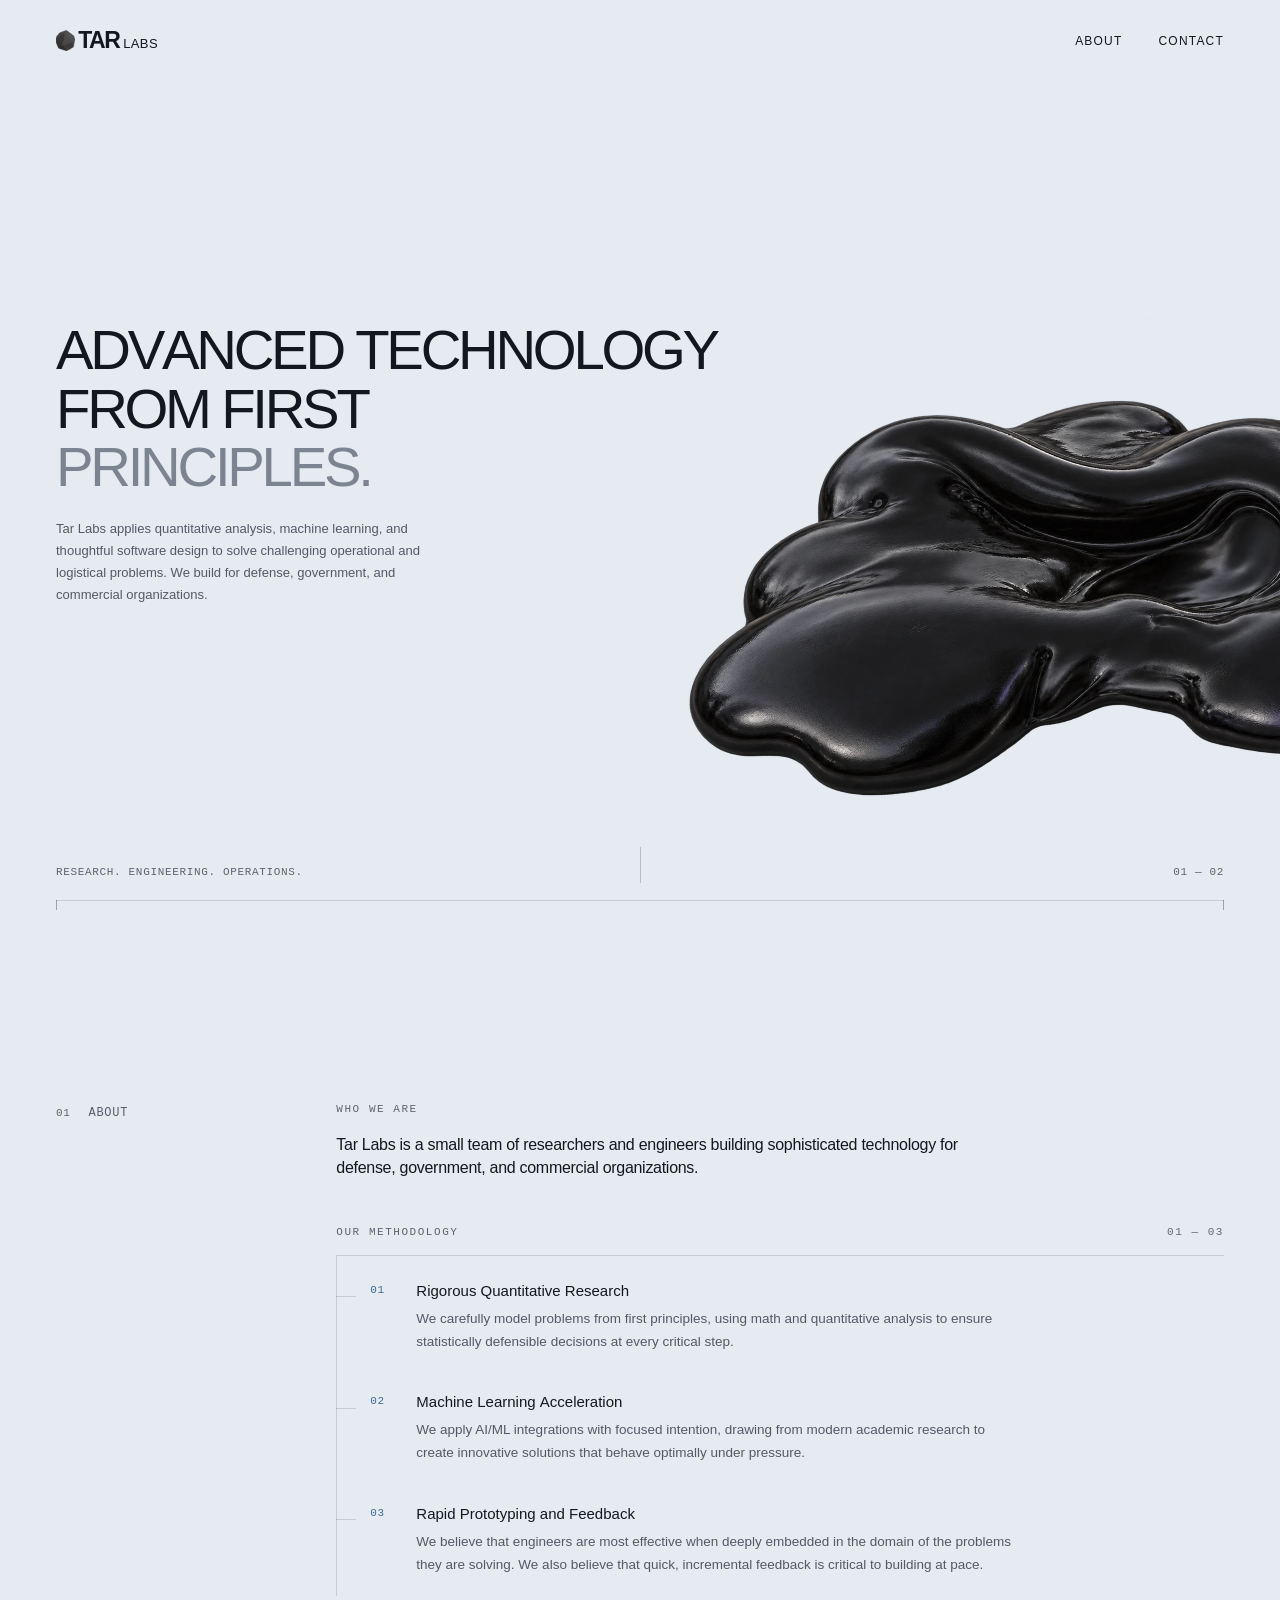
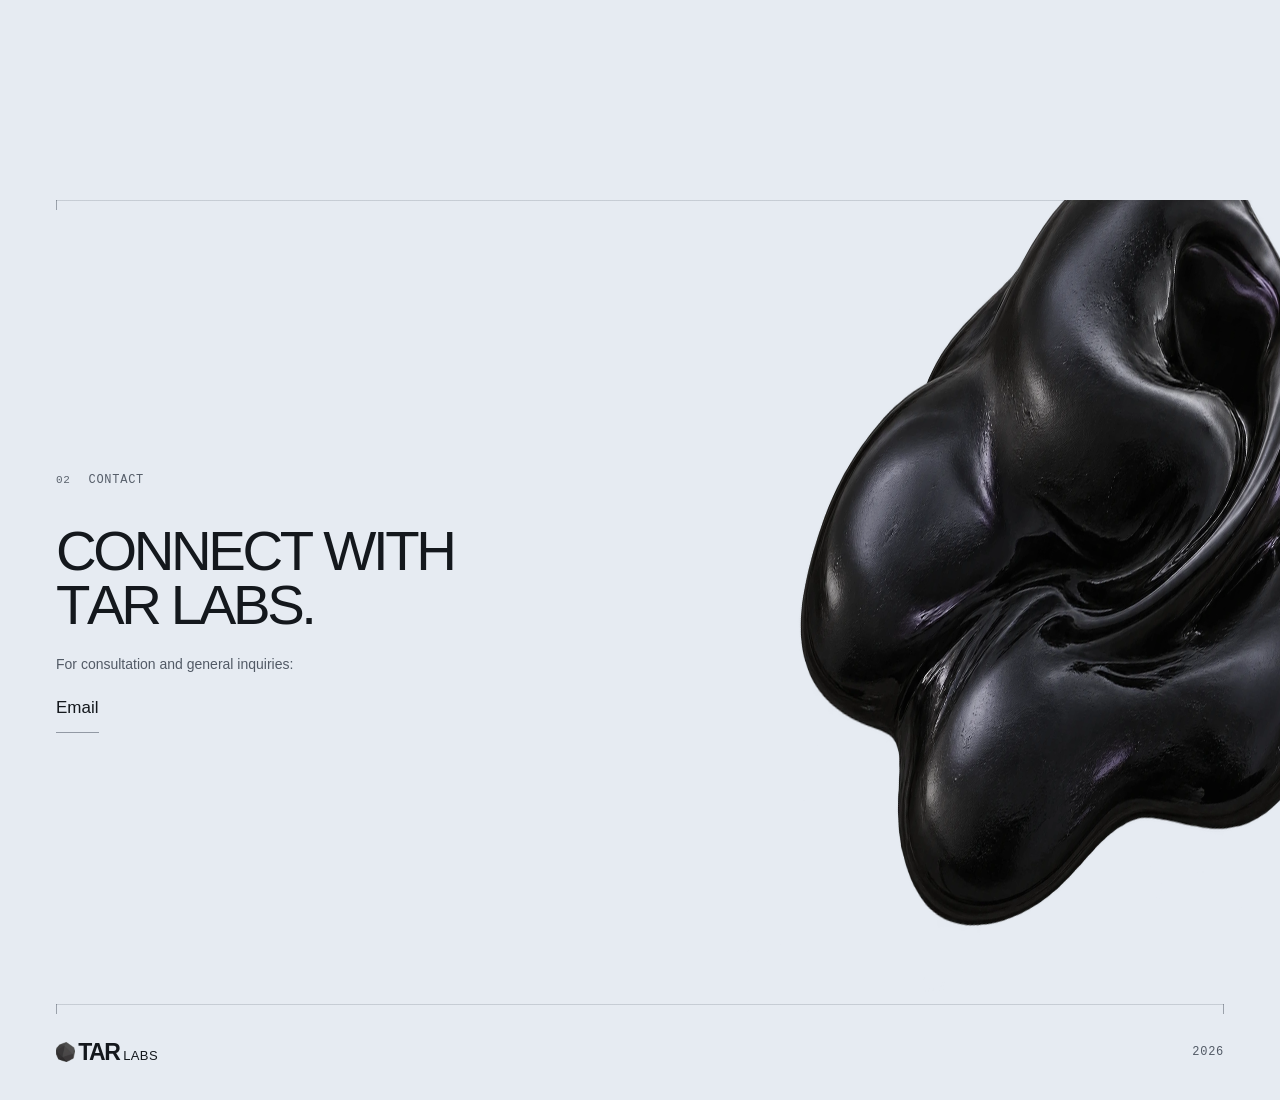
==== commit 07a2735c: "Drop the TAR LABS label above the headline The wordmark in the header already says it, so the eyebro" ====
--- a/index.html
+++ b/index.html
@@ -21,7 +21,6 @@
     <section class="hero" id="top" aria-labelledby="hero-title">
       <div class="hero-art" aria-hidden="true"><img src="assets/tar-hero-satin.webp" alt="" width="1536" height="1024" fetchpriority="high"></div>
       <div class="hero-content wrap">
-        <p class="eyebrow">TAR LABS</p>
         <h1 id="hero-title">ADVANCED TECHNOLOGY<br>FROM FIRST<br><span class="muted-heading">PRINCIPLES.</span></h1>
         <p class="hero-copy" data-reveal>Tar Labs applies quantitative analysis, machine learning, and thoughtful software design to solve challenging operational and logistical problems. We build for defense, government, and commercial organizations.</p>
       </div>
--- a/style.css
+++ b/style.css
@@ -34,7 +34,7 @@
 .wordmark span{font-size:13px}
 .hero{min-height:400px;max-height:none}
 .hero-content{padding:clamp(78px,12.5vh,130px) 0 clamp(56px,9.5vh,100px)}
-.hero h1{font-size:clamp(26px,min(4.4vw,7.4vh),68px);line-height:1.04;margin-top:clamp(14px,2.6vh,28px)}
+.hero h1{font-size:clamp(26px,min(4.4vw,7.4vh),68px);line-height:1.04;margin-top:0}
 .hero-copy{font-size:clamp(13px,1.45vh,15px);line-height:1.68;margin-top:clamp(14px,2.4vh,26px);max-width:400px}
 .hero-foot{bottom:clamp(14px,2.4vh,28px)}
 .section{padding-top:92px;padding-bottom:100px}
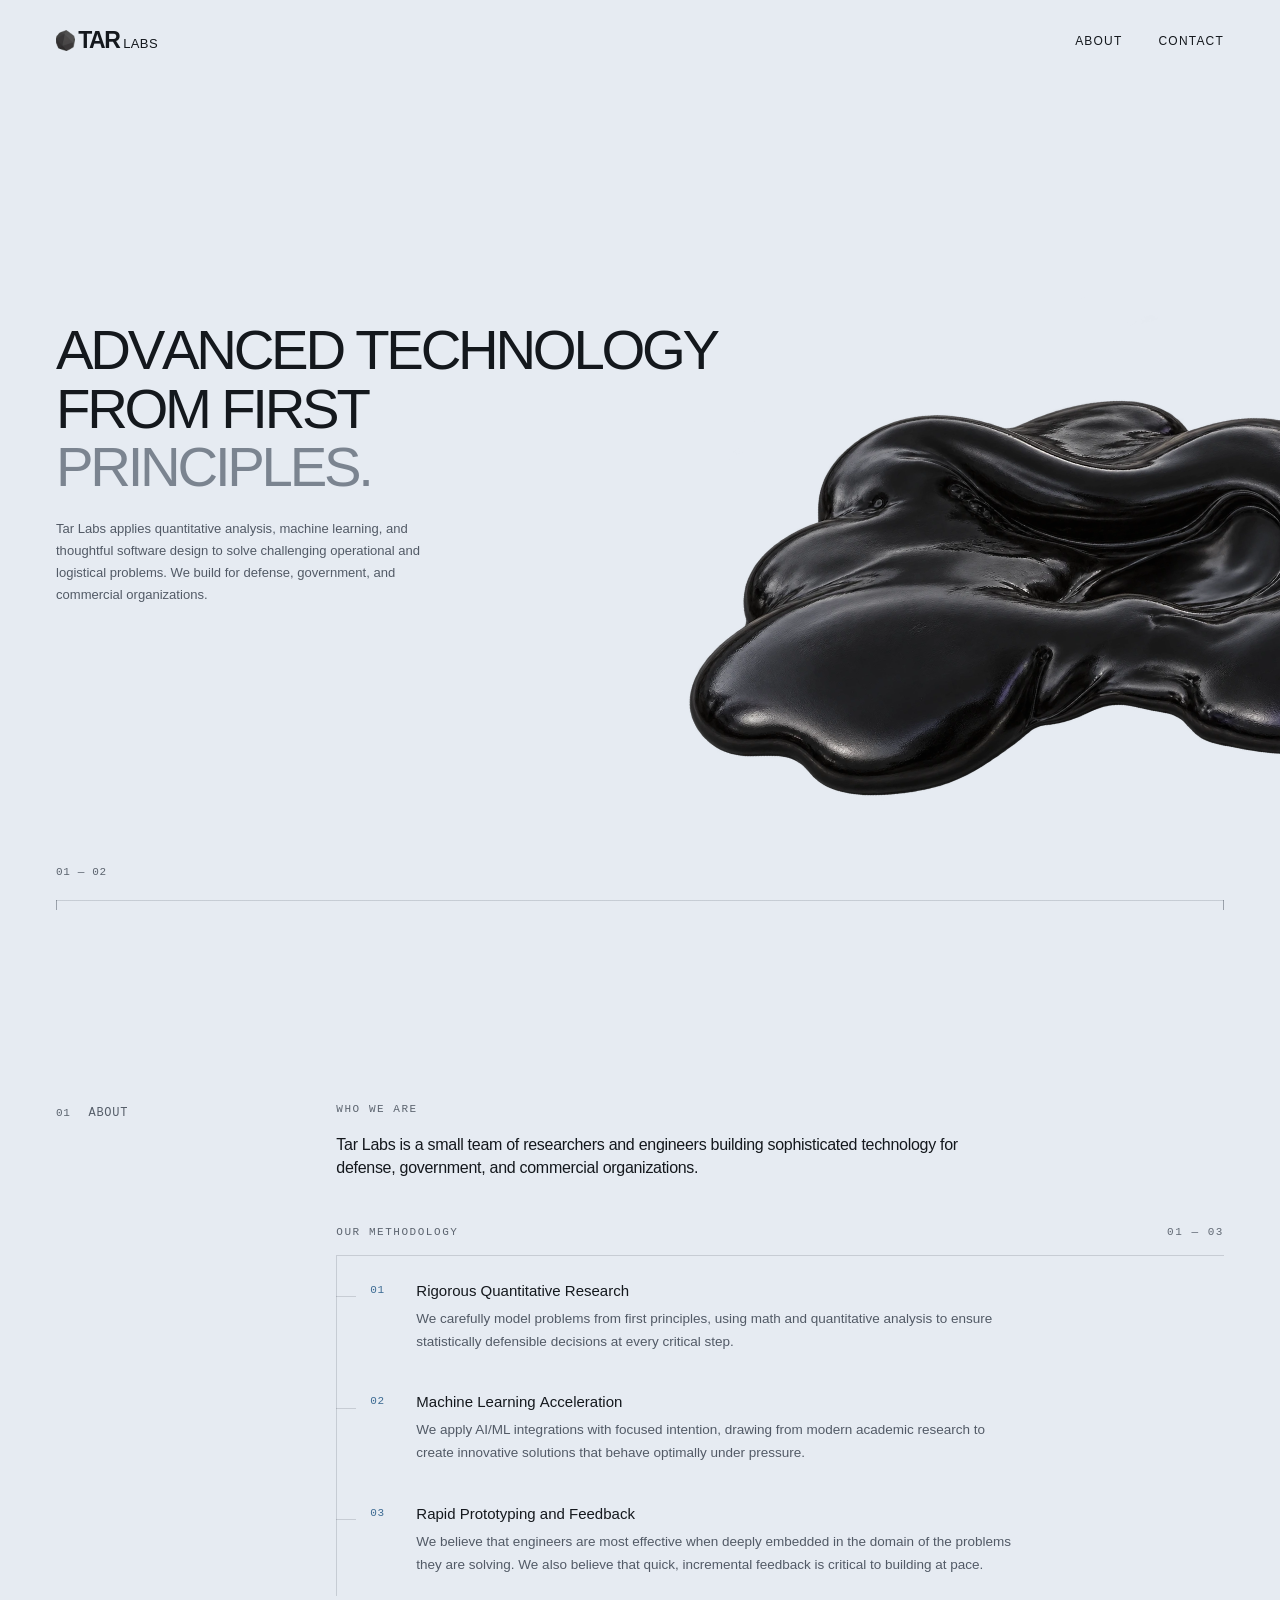
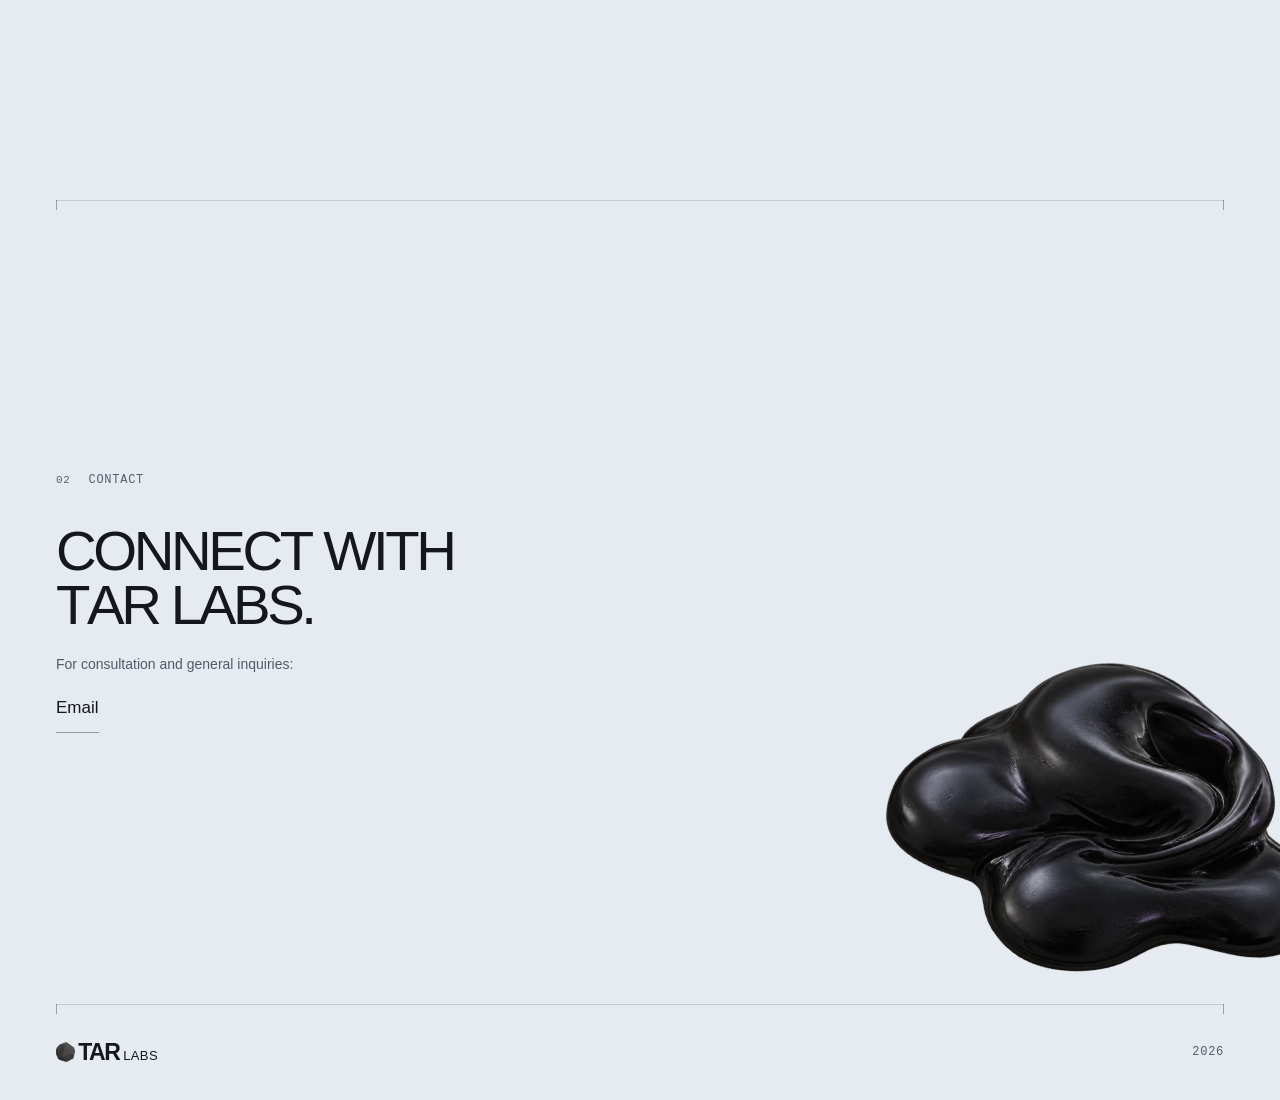
==== commit fb0f3836: "Fix the stretched contact artwork and the mobile pass The contact render was drawn at 253x1254 on a " ====
--- a/index.html
+++ b/index.html
@@ -9,6 +9,38 @@
   <link rel="icon" type="image/png" sizes="32x32" href="favicon-32.png">
   <link rel="apple-touch-icon" href="apple-touch-icon.png">
   <link rel="stylesheet" href="style.css">
+
+  <link rel="canonical" href="https://tarlabs.co/">
+
+  <meta property="og:type" content="website">
+  <meta property="og:site_name" content="Tar Labs">
+  <meta property="og:url" content="https://tarlabs.co/">
+  <meta property="og:title" content="Tar Labs — Advanced Technology from First Principles">
+  <meta property="og:description" content="Tar Labs is a US-based team of researchers and software engineers building advanced technology from first principles for defense, government, and commercial organizations.">
+  <meta property="og:image" content="https://tarlabs.co/og-image.jpg">
+  <meta property="og:image:type" content="image/jpeg">
+  <meta property="og:image:width" content="1200">
+  <meta property="og:image:height" content="630">
+  <meta property="og:image:alt" content="Tar Labs — advanced technology from first principles">
+
+  <meta name="twitter:card" content="summary_large_image">
+  <meta name="twitter:title" content="Tar Labs — Advanced Technology from First Principles">
+  <meta name="twitter:description" content="Tar Labs is a US-based team of researchers and software engineers building advanced technology from first principles for defense, government, and commercial organizations.">
+  <meta name="twitter:image" content="https://tarlabs.co/og-image.jpg">
+
+  <script type="application/ld+json">
+  {
+    "@context": "https://schema.org",
+    "@type": "Organization",
+    "name": "Tar Labs",
+    "url": "https://tarlabs.co/",
+    "logo": "https://tarlabs.co/apple-touch-icon.png",
+    "image": "https://tarlabs.co/og-image.jpg",
+    "email": "contact@tarlabs.co",
+    "description": "Tar Labs is a US-based team of researchers and software engineers building advanced technology from first principles for defense, government, and commercial organizations."
+  }
+  </script>
+
   <script>document.documentElement.classList.add('js')</script>
 </head>
 <body>
@@ -24,7 +56,7 @@
         <h1 id="hero-title">ADVANCED TECHNOLOGY<br>FROM FIRST<br><span class="muted-heading">PRINCIPLES.</span></h1>
         <p class="hero-copy" data-reveal>Tar Labs applies quantitative analysis, machine learning, and thoughtful software design to solve challenging operational and logistical problems. We build for defense, government, and commercial organizations.</p>
       </div>
-      <div class="hero-foot wrap" aria-hidden="true"><span>RESEARCH. ENGINEERING. OPERATIONS.</span><span class="down-line"></span><span>01 — 02</span></div>
+      <div class="hero-foot wrap" aria-hidden="true"><span class="down-line"></span><span>01 — 02</span></div>
     </section>
     <!-- Product section temporarily hidden; retained for future use.
     <section class="product section" id="product" aria-labelledby="product-title">
--- a/style.css
+++ b/style.css
@@ -156,3 +156,36 @@
 .contact-tar{filter:none}
 /* Black ball, full strength. */
 .wordmark .mark{filter:none}
+
+/* ---------------------------------------------------------------------------
+   Contact artwork and mobile fixes.
+   --------------------------------------------------------------------------- */
+/* The markup carries width/height attributes, which map to presentational
+   hints. CSS overrode the width but not the height, so the render was drawn at
+   its intrinsic 1254px tall inside a 253px box: a fivefold vertical stretch.
+   height:auto restores the square aspect. */
+.contact-tar{height:auto}
+
+/* Keep the artwork clear of the text at every width. On the phone it drops to
+   the bottom of the panel, below the block, rather than sitting behind it. */
+.contact-tar{width:38%;right:-6%;bottom:-6%}
+@media(max-width:1000px){.contact-tar{width:46%;right:-8%;bottom:-5%}}
+@media(max-width:600px){
+  .contact-tar{width:62%;right:-12%;bottom:-3%;opacity:.9}
+  .contact h2{font-size:11.5vw}
+  .contact-body>p{max-width:none}
+}
+
+/* Mobile pass. */
+/* The hero footer ran at 9px, below a readable size, and its divider existed to
+   separate two items. Only the counter remains, so the divider goes. */
+.down-line{display:none}
+@media(max-width:600px){
+  .hero-foot{font-size:11px}
+  footer .eyebrow{font-size:11px}
+  nav a{font-size:11px}
+}
+/* Comfortable touch targets without moving anything visually: the padding is
+   cancelled by an equal negative margin. */
+.contact-email a{display:inline-block;padding:10px 0;margin:-10px 0}
+.wordmark{padding:8px 0;margin:-8px 0}
